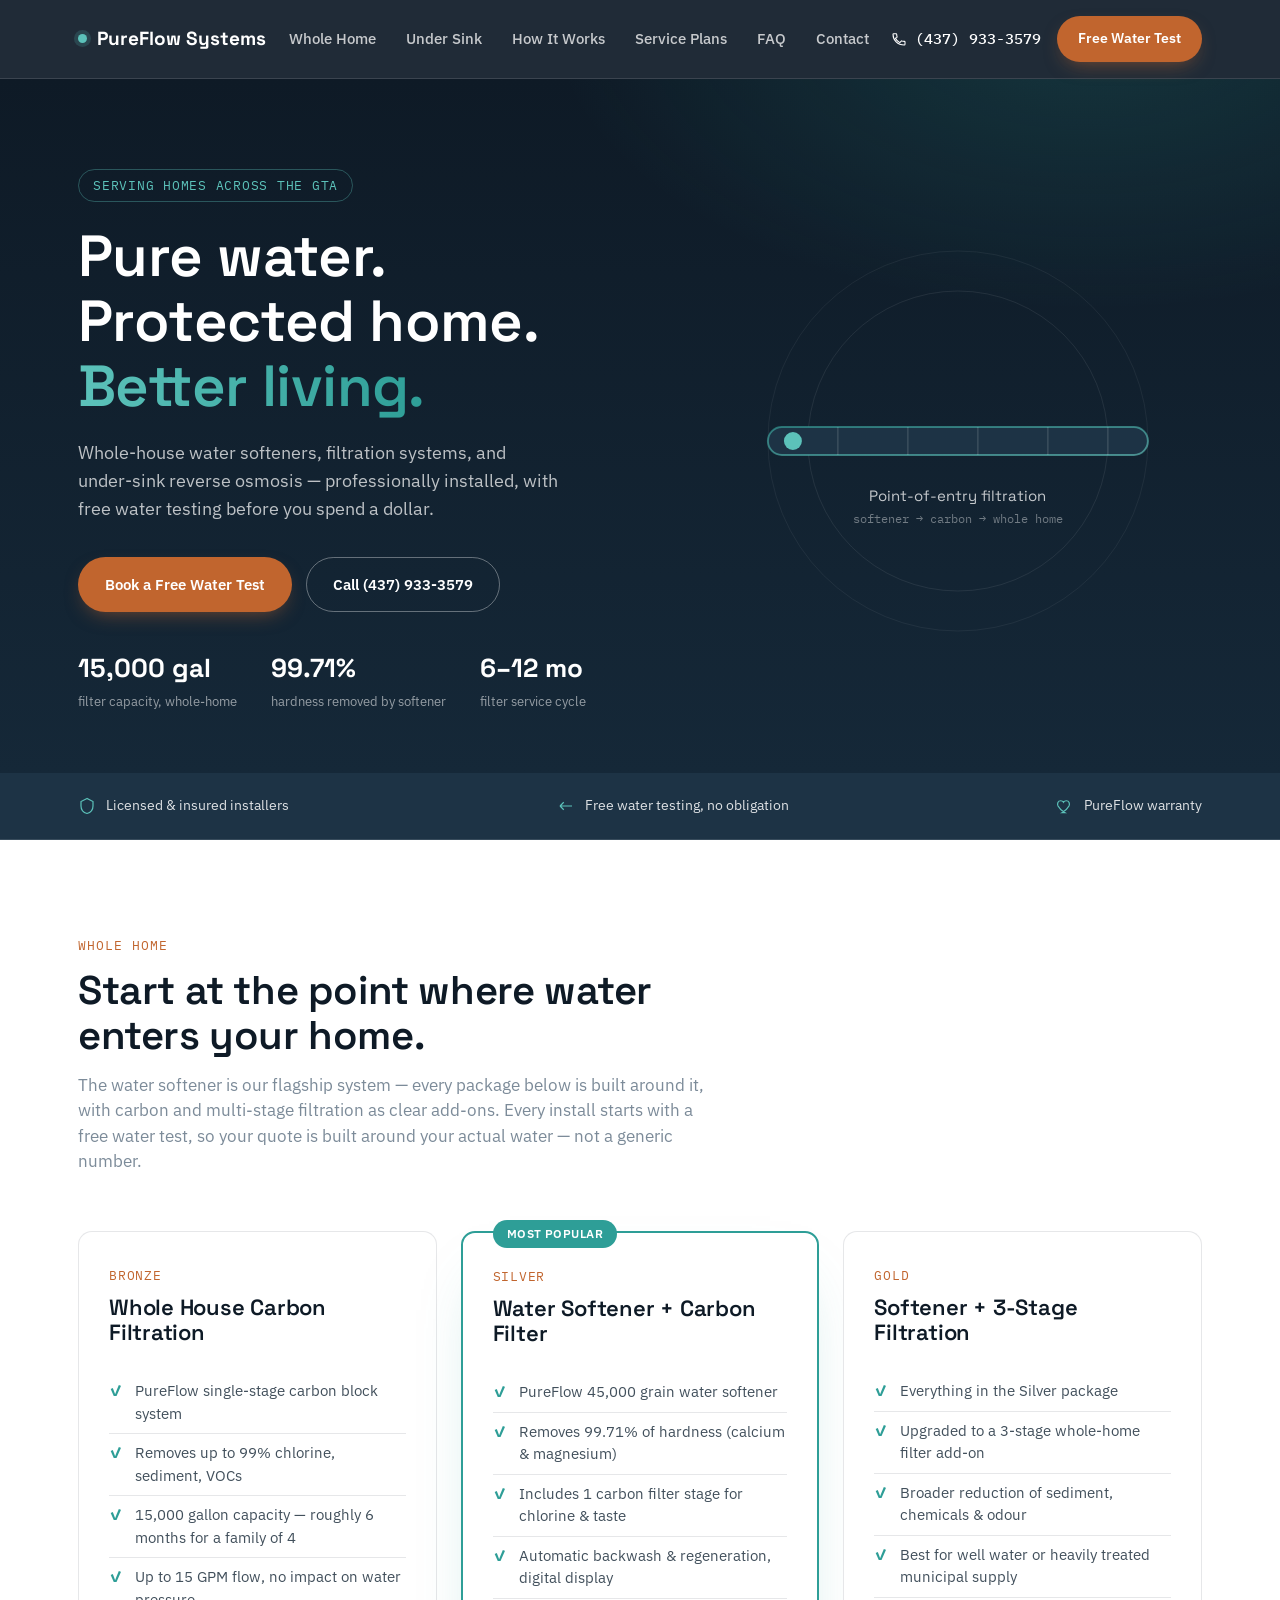
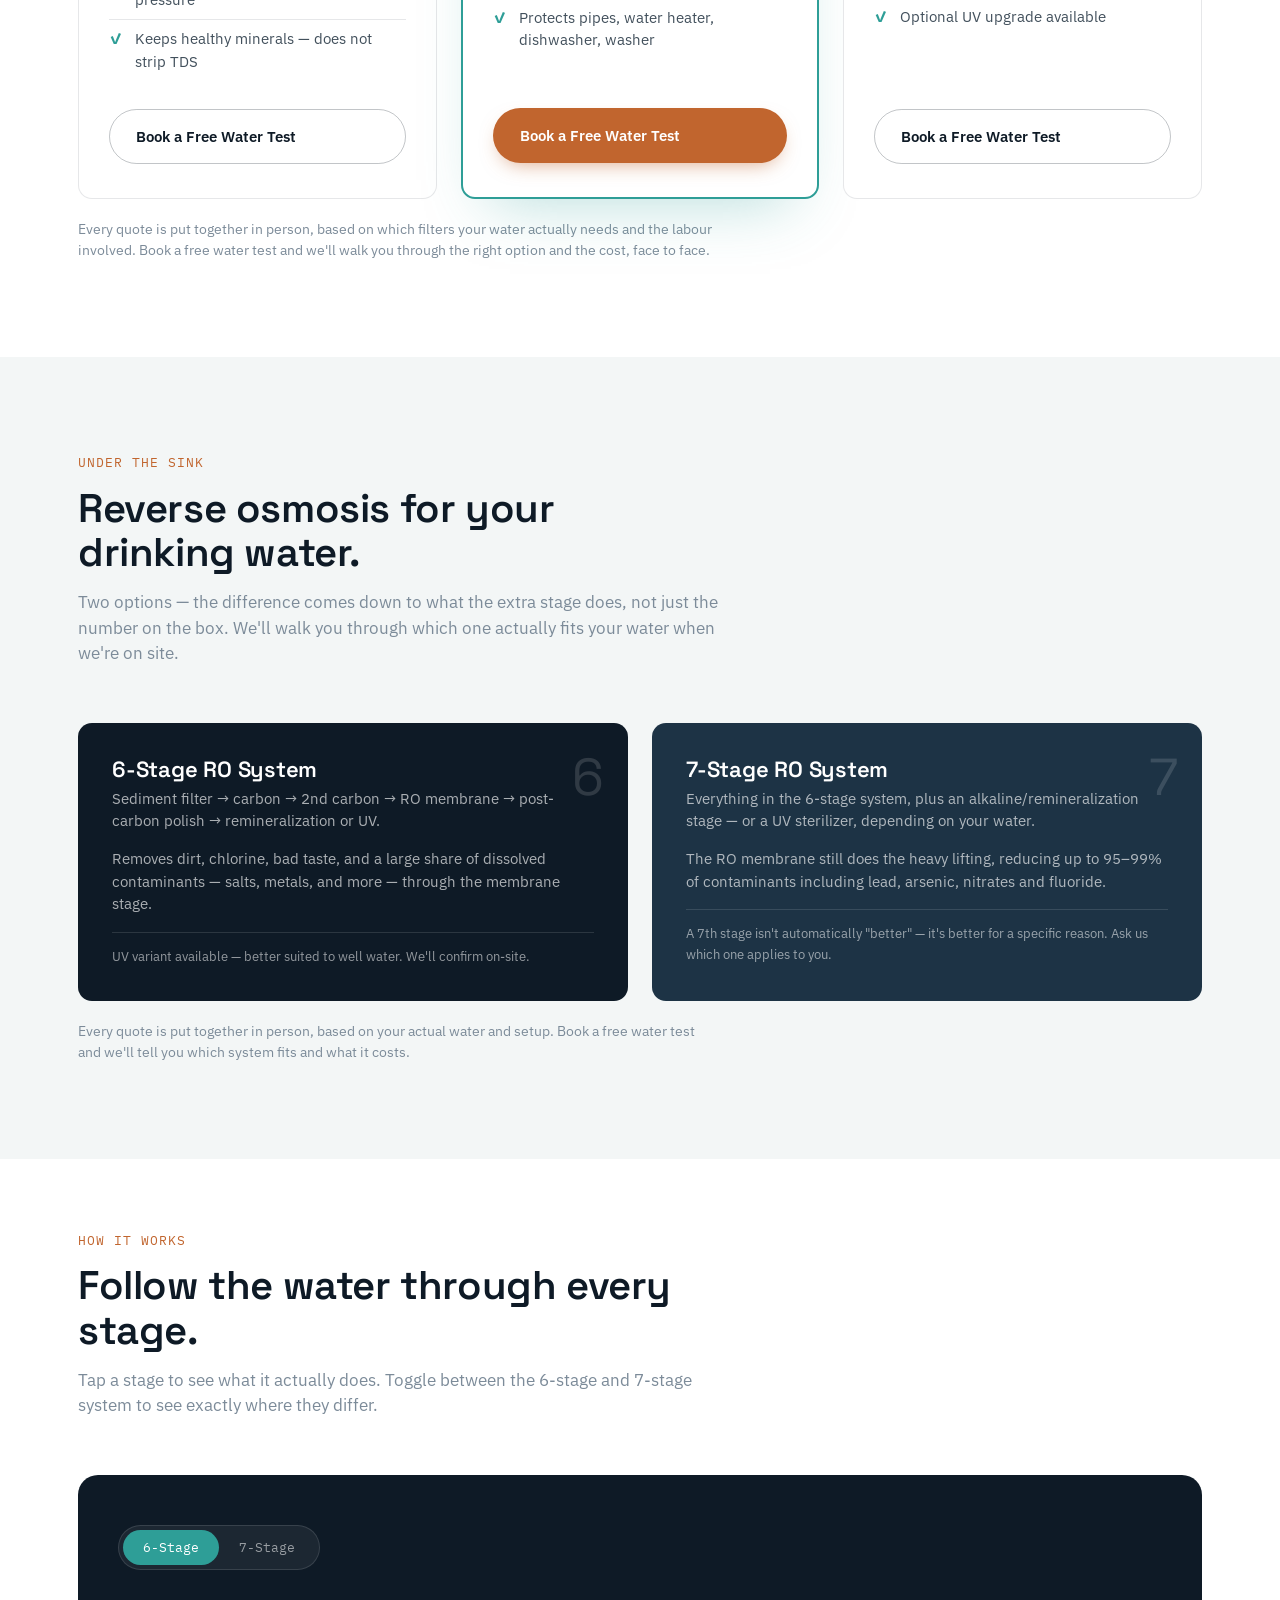
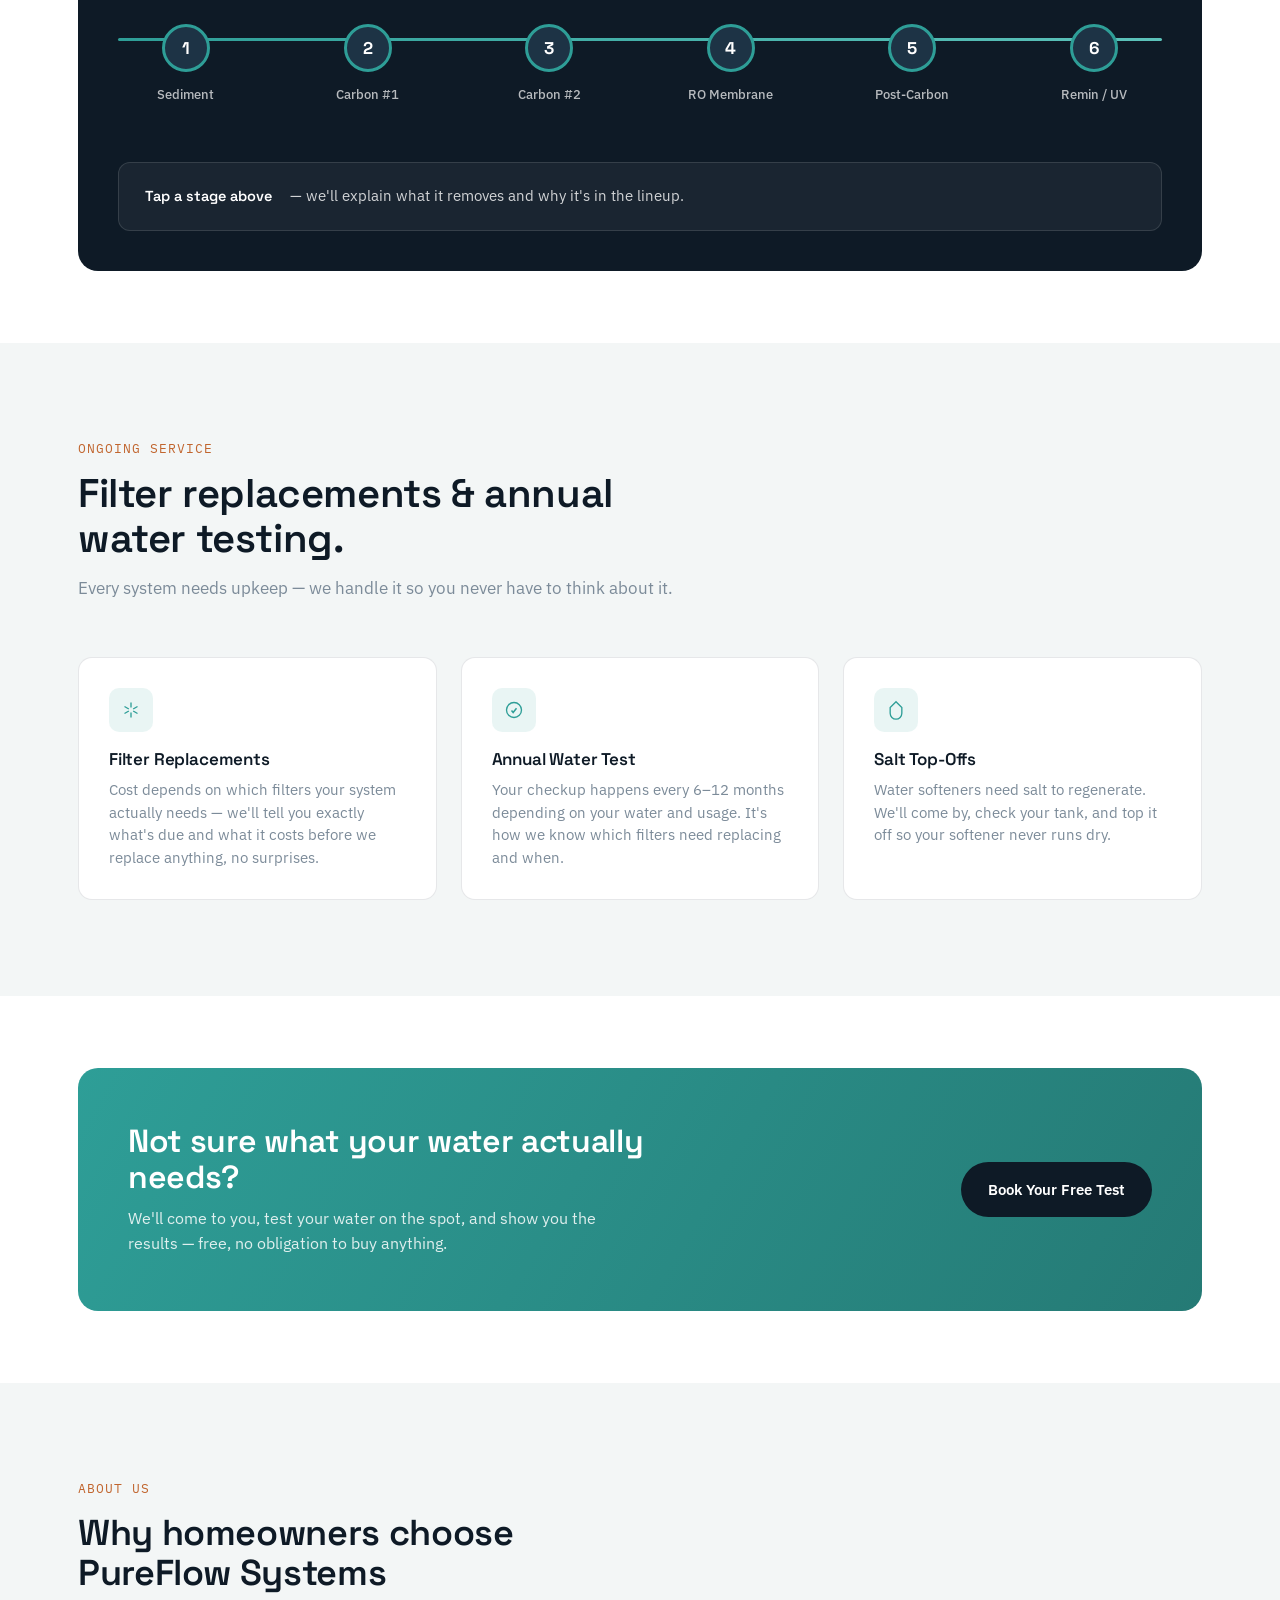
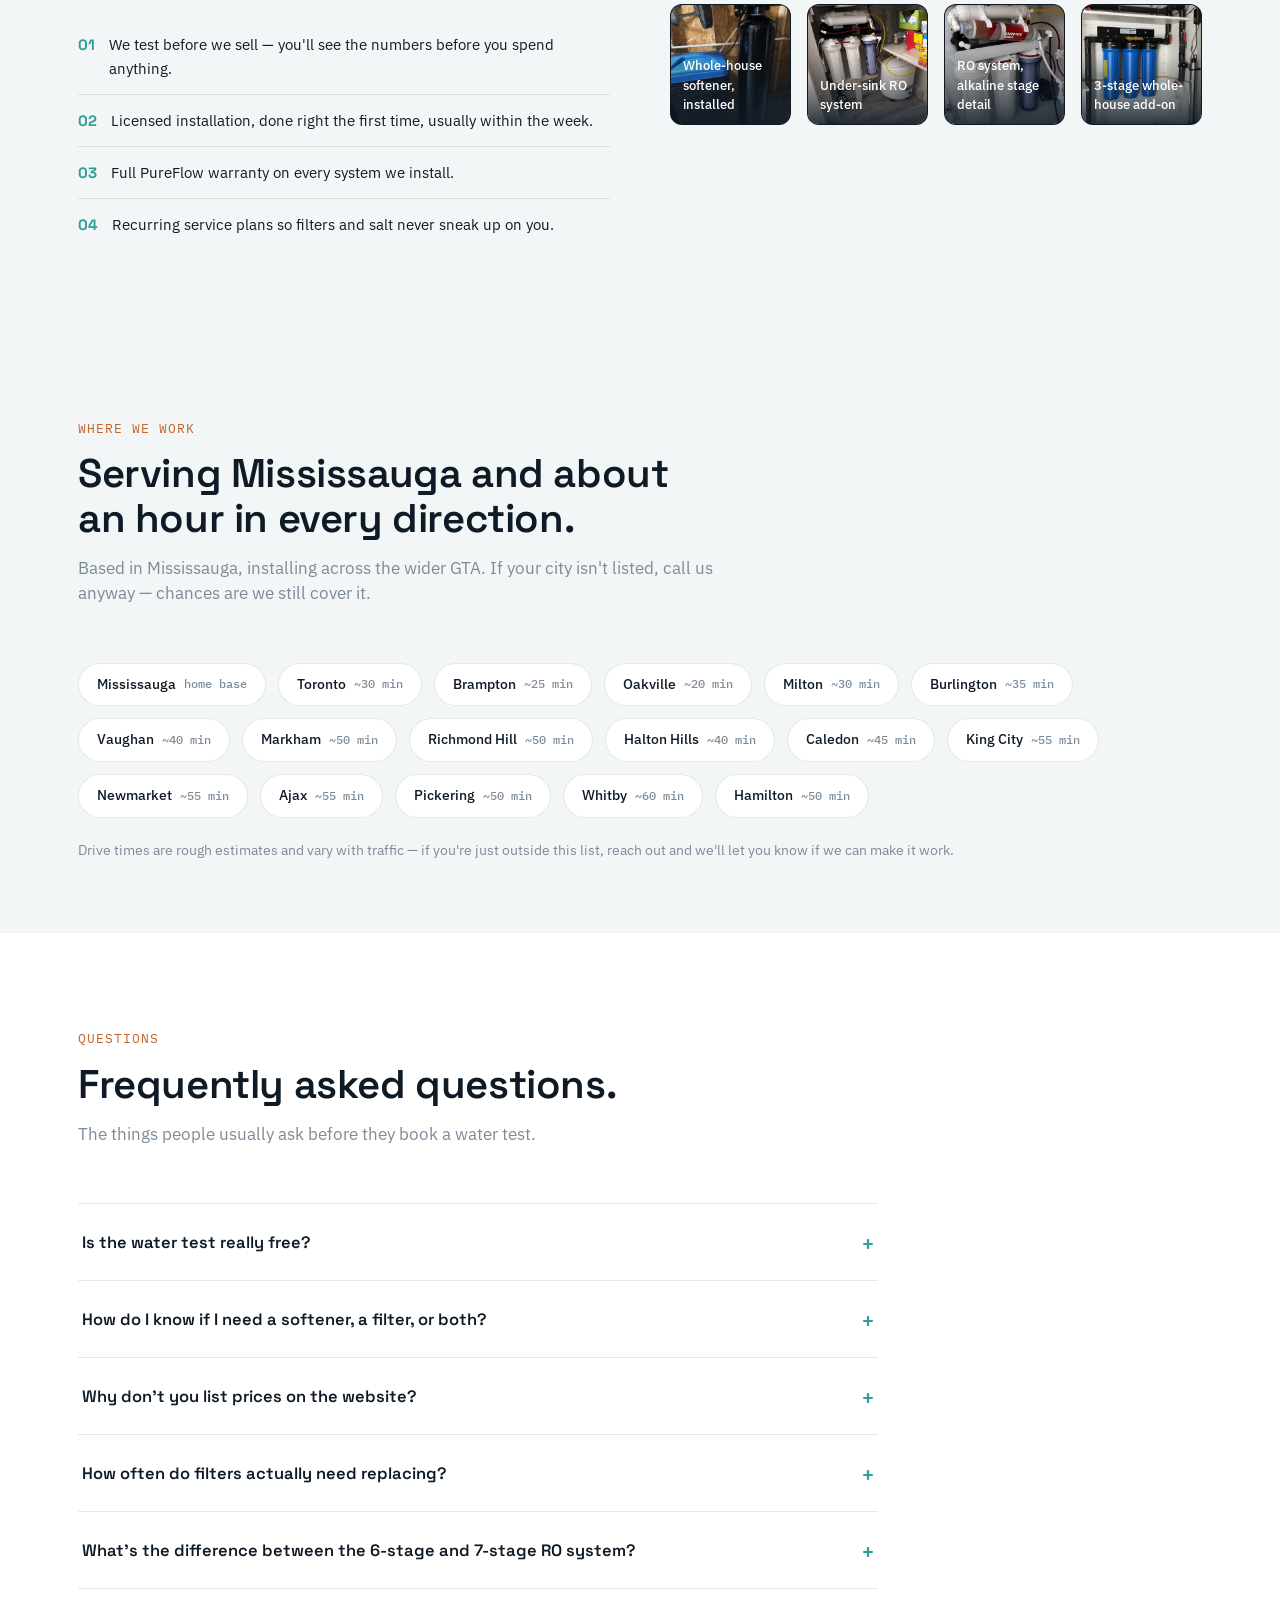
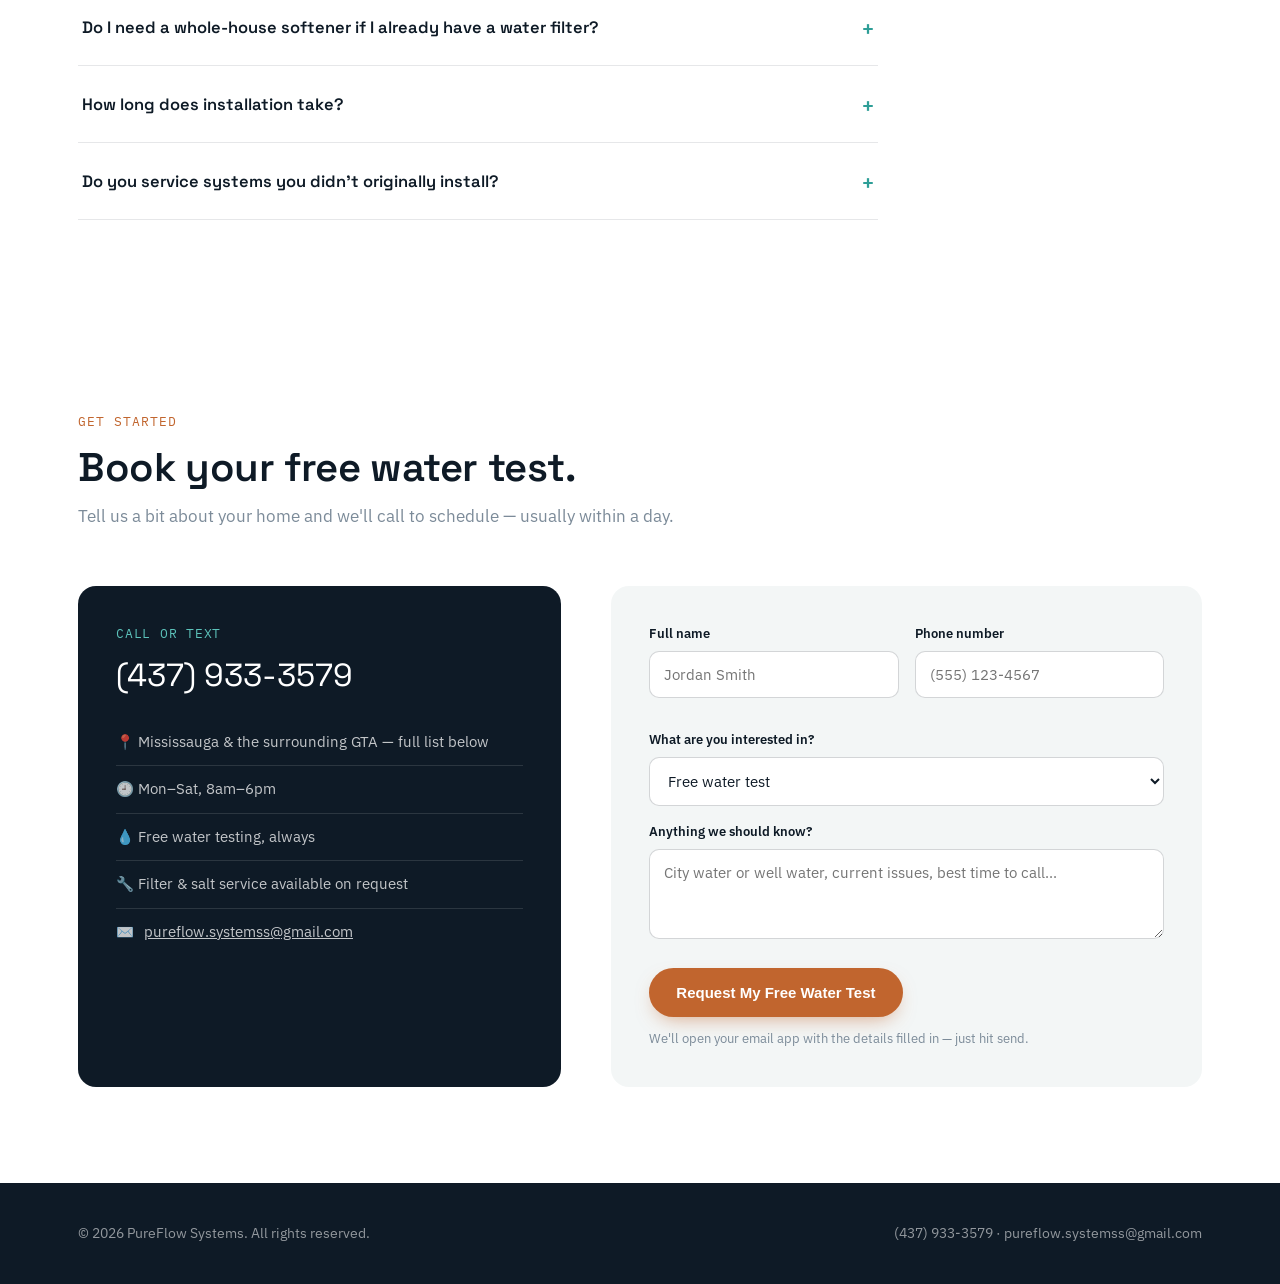
==== index.html @ 45c6626c "Add files via upload" ====
<!DOCTYPE html>
<html lang="en">
<head>
<meta charset="UTF-8">
<meta name="viewport" content="width=device-width, initial-scale=1.0">
<title>PureFlow Systems | Whole-Home Water Softeners &amp; Filtration</title>
<meta name="description" content="Whole-house water softeners, filtration systems, and under-sink reverse osmosis. Free water testing. Licensed installation across the GTA.">
<link rel="preconnect" href="https://fonts.googleapis.com">
<link rel="preconnect" href="https://fonts.gstatic.com" crossorigin>
<link href="https://fonts.googleapis.com/css2?family=Space+Grotesk:wght@400;500;600;700&family=IBM+Plex+Sans:wght@400;500;600;700&family=IBM+Plex+Mono:wght@400;500;600&display=swap" rel="stylesheet">
<style>
  :root{
    --ink:#0E1A26;
    --ink-2:#152838;
    --ink-3:#1D3345;
    --mist:#F3F6F6;
    --paper:#FFFFFF;
    --teal:#2E9E97;
    --teal-light:#5CC2BA;
    --copper:#C1652E;
    --copper-light:#E08246;
    --steel:#7C8B99;
    --ink-text:#0E1A26;
    --line-dark:rgba(255,255,255,0.12);
    --line-light:rgba(14,26,38,0.10);
    --radius:14px;
  }
  *{box-sizing:border-box; margin:0; padding:0;}
  html{scroll-behavior:smooth;}
  body{
    font-family:'IBM Plex Sans', sans-serif;
    color:var(--ink-text);
    background:var(--paper);
    line-height:1.55;
    -webkit-font-smoothing:antialiased;
  }
  h1,h2,h3,h4{
    font-family:'Space Grotesk', sans-serif;
    font-weight:600;
    line-height:1.12;
    letter-spacing:-0.01em;
  }
  .mono{font-family:'IBM Plex Mono', monospace;}
  a{color:inherit; text-decoration:none;}
  img{max-width:100%; display:block;}
  .wrap{max-width:1180px; margin:0 auto; padding:0 28px;}
  section{position:relative;}

  /* ---------- Buttons ---------- */
  .btn{
    display:inline-flex; align-items:center; gap:10px;
    padding:15px 26px;
    border-radius:999px;
    font-weight:600;
    font-size:15px;
    border:1px solid transparent;
    cursor:pointer;
    transition:transform .15s ease, box-shadow .15s ease, background .15s ease;
    white-space:nowrap;
  }
  .btn:hover{transform:translateY(-1px);}
  .btn-copper{background:var(--copper); color:#fff; box-shadow:0 8px 20px -8px rgba(193,101,46,0.6);}
  .btn-copper:hover{background:var(--copper-light);}
  .btn-ghost{background:transparent; color:var(--paper); border-color:rgba(255,255,255,0.35);}
  .btn-ghost:hover{background:rgba(255,255,255,0.08);}
  .btn-dark{background:var(--ink); color:#fff;}
  .btn-dark:hover{background:var(--ink-3);}
  .btn-outline-dark{background:transparent;color:var(--ink);border-color:rgba(14,26,38,0.25);}
  .btn-outline-dark:hover{background:rgba(14,26,38,0.04);}

  /* ---------- Nav ---------- */
  header{
    position:sticky; top:0; z-index:100;
    background:rgba(14,26,38,0.92);
    backdrop-filter:blur(10px);
    border-bottom:1px solid var(--line-dark);
  }
  .nav{
    display:flex; align-items:center; justify-content:space-between;
    padding:16px 28px; max-width:1180px; margin:0 auto;
  }
  .logo{
    display:flex; align-items:center; gap:10px;
    color:#fff; font-family:'Space Grotesk'; font-weight:700; font-size:19px;
  }
  .logo .dot{
    width:9px;height:9px;border-radius:50%;
    background:var(--teal-light);
    box-shadow:0 0 0 4px rgba(92,194,186,0.18);
  }
  .navlinks{display:flex; gap:30px; align-items:center;}
  .navlinks a{color:rgba(255,255,255,0.75); font-size:14.5px; font-weight:500; transition:color .15s;}
  .navlinks a:hover{color:#fff;}
  .navcta{display:flex; align-items:center; gap:16px;}
  .navphone{color:#fff; font-family:'IBM Plex Mono'; font-size:14.5px; font-weight:500; display:flex; align-items:center; gap:8px;}
  .menu-btn{display:none; background:none; border:none; color:#fff; font-size:24px; cursor:pointer; line-height:1;}

  .mobile-nav{
    display:none;
    flex-direction:column;
    background:var(--ink-2);
    border-top:1px solid var(--line-dark);
    border-bottom:1px solid var(--line-dark);
  }
  .mobile-nav.open{display:flex;}
  .mobile-nav a{
    color:rgba(255,255,255,0.85); font-size:15px; font-weight:500;
    padding:16px 28px; border-top:1px solid var(--line-dark);
  }
  .mobile-nav a:first-child{border-top:none;}
  .mobile-nav a:hover{color:#fff; background:rgba(255,255,255,0.04);}

  @media (max-width:880px){
    .navlinks{display:none;}
    .navphone span.label{display:none;}
    .menu-btn{display:block;}
  }

  /* ---------- Hero ---------- */
  .hero{
    background:
      radial-gradient(ellipse 900px 500px at 85% -10%, rgba(46,158,151,0.22), transparent 60%),
      linear-gradient(180deg, var(--ink) 0%, var(--ink-2) 100%);
    color:#fff;
    padding:90px 0 60px;
    overflow:hidden;
  }
  .hero-grid{
    display:grid; grid-template-columns:1.1fr 0.9fr; gap:40px; align-items:center;
  }
  .eyebrow{
    display:inline-flex; align-items:center; gap:8px;
    font-family:'IBM Plex Mono'; font-size:12.5px; letter-spacing:0.06em; text-transform:uppercase;
    color:var(--teal-light);
    border:1px solid rgba(92,194,186,0.35);
    padding:6px 14px; border-radius:999px;
    margin-bottom:22px;
  }
  .hero h1{
    font-size:clamp(36px, 5vw, 58px);
    color:#fff;
    margin-bottom:20px;
  }
  .hero h1 em{
    font-style:normal;
    background:linear-gradient(90deg, var(--teal-light), var(--teal));
    -webkit-background-clip:text; background-clip:text; color:transparent;
  }
  .hero p.sub{
    font-size:18px; color:rgba(255,255,255,0.72); max-width:480px; margin-bottom:34px;
  }
  .hero-ctas{display:flex; flex-wrap:wrap; gap:14px; margin-bottom:36px;}
  .hero-stats{display:flex; gap:34px; flex-wrap:wrap;}
  .hstat b{display:block; font-family:'Space Grotesk'; font-size:26px; color:#fff;}
  .hstat span{font-size:13px; color:rgba(255,255,255,0.55);}

  /* Hero pipe graphic */
  .pipe-art{position:relative; height:420px;}
  .pipe-art svg{width:100%; height:100%;}
  @media (max-width:960px){
    .hero-grid{grid-template-columns:1fr;}
    .pipe-art{height:260px; order:-1;}
  }

  /* ---------- Trust strip ---------- */
  .trust{
    background:var(--ink-3);
    color:#fff;
    padding:22px 0;
    border-bottom:1px solid var(--line-dark);
  }
  .trust .wrap{
    display:flex; flex-wrap:wrap; gap:18px 40px; justify-content:space-between; align-items:center;
    font-size:14px; color:rgba(255,255,255,0.85);
  }
  .trust .item{display:flex; align-items:center; gap:10px;}
  .trust .item svg{flex:none;}

  /* ---------- Section headers ---------- */
  .section{padding:96px 0;}
  .section.tight{padding:72px 0;}
  .section-head{max-width:640px; margin-bottom:56px;}
  .section-head .kicker{
    font-family:'IBM Plex Mono'; font-size:12.5px; letter-spacing:0.08em; text-transform:uppercase;
    color:var(--copper); margin-bottom:14px; display:block;
  }
  .section-head h2{font-size:clamp(28px,3.6vw,40px); color:var(--ink);}
  .section-head p{font-size:16.5px; color:var(--steel); margin-top:14px;}
  .bg-mist{background:var(--mist);}

  /* ---------- Package cards ---------- */
  .pkg-grid{display:grid; grid-template-columns:repeat(3, 1fr); gap:24px;}
  .pkg{
    background:#fff; border:1px solid var(--line-light); border-radius:var(--radius);
    padding:34px 30px; display:flex; flex-direction:column; position:relative;
    transition:transform .2s ease, box-shadow .2s ease;
  }
  .pkg:hover{transform:translateY(-4px); box-shadow:0 24px 48px -24px rgba(14,26,38,0.25);}
  .pkg.featured{
    border:2px solid var(--teal);
    box-shadow:0 30px 60px -28px rgba(46,158,151,0.35);
  }
  .pkg-tag{
    position:absolute; top:-13px; left:30px;
    background:var(--teal); color:#fff; font-size:11.5px; font-weight:600;
    letter-spacing:0.04em; text-transform:uppercase;
    padding:5px 14px; border-radius:999px;
  }
  .pkg .tier{font-family:'IBM Plex Mono'; font-size:12.5px; color:var(--copper); text-transform:uppercase; letter-spacing:0.06em; margin-bottom:10px;}
  .pkg h3{font-size:22px; margin-bottom:8px;}
  .pkg .price{font-family:'Space Grotesk'; font-size:34px; margin:14px 0 4px;}
  .pkg .price span{font-size:14px; font-weight:400; color:var(--steel); font-family:'IBM Plex Sans';}
  .pkg ul{list-style:none; margin:20px 0 28px; flex:1;}
  .pkg li{
    font-size:14.5px; color:#42505C; padding:8px 0 8px 26px; position:relative;
    border-top:1px solid var(--line-light);
  }
  .pkg li:first-child{border-top:none;}
  .pkg li::before{
    content:"✓"; position:absolute; left:0; top:8px; color:var(--teal); font-weight:700;
  }

  /* ---------- RO cards ---------- */
  .ro-grid{display:grid; grid-template-columns:1fr 1fr; gap:24px;}
  .ro-card{
    background:var(--ink); color:#fff; border-radius:var(--radius); padding:34px;
    position:relative; overflow:hidden;
  }
  .ro-card.alt{background:var(--ink-3);}
  .ro-card .stagecount{
    font-family:'Space Grotesk'; font-size:52px; color:rgba(255,255,255,0.14);
    position:absolute; top:14px; right:24px;
  }
  .ro-card h3{font-size:22px; margin-bottom:6px; color:#fff;}
  .ro-card .price{font-family:'Space Grotesk'; font-size:30px; color:var(--teal-light); margin:12px 0 18px;}
  .ro-card p{color:rgba(255,255,255,0.65); font-size:14.5px; margin-bottom:16px;}
  .ro-card .note{
    font-size:13px; color:rgba(255,255,255,0.55); border-top:1px solid var(--line-dark);
    padding-top:14px; margin-top:6px;
  }

  /* ---------- Stage flow diagram (signature element) ---------- */
  .flow-wrap{
    background:var(--ink); border-radius:20px; padding:50px 40px 40px;
    color:#fff; position:relative; overflow:hidden;
  }
  .flow-toggle{
    display:inline-flex; background:rgba(255,255,255,0.06); border:1px solid var(--line-dark);
    border-radius:999px; padding:4px; margin-bottom:44px;
  }
  .flow-toggle button{
    font-family:'IBM Plex Mono'; font-size:13px; padding:9px 20px; border-radius:999px; border:none;
    background:transparent; color:rgba(255,255,255,0.55); cursor:pointer; transition:all .2s;
  }
  .flow-toggle button.active{background:var(--teal); color:#fff;}
  .flow-track{position:relative; padding:10px 0 30px;}
  .flow-line{
    position:absolute; top:24px; left:0; right:0; height:3px;
    background:linear-gradient(90deg, var(--teal) 0%, var(--teal-light) 100%);
    border-radius:3px; z-index:0;
  }
  .flow-nodes{display:flex; justify-content:space-between; position:relative; z-index:1;}
  .fnode{width:13%; text-align:center; cursor:pointer;}
  .fnode .dot{
    width:48px; height:48px; border-radius:50%; background:var(--ink-3);
    border:3px solid var(--teal); margin:0 auto 14px;
    display:flex; align-items:center; justify-content:center;
    font-family:'Space Grotesk'; font-weight:700; font-size:17px; color:#fff;
    transition:all .2s;
  }
  .fnode:hover .dot, .fnode.open .dot{background:var(--teal); transform:scale(1.08);}
  .fnode .flabel{font-size:12.5px; color:rgba(255,255,255,0.7); font-weight:500; line-height:1.3;}
  .fnode[data-stage="7"]{display:none;}
  .flow-track.show7 .fnode[data-stage="7"]{display:block;}
  .flow-detail{
    margin-top:30px; background:rgba(255,255,255,0.05); border:1px solid var(--line-dark);
    border-radius:12px; padding:22px 26px; font-size:14.5px; color:rgba(255,255,255,0.8);
    min-height:56px; display:flex; align-items:center; gap:14px;
  }
  .flow-detail b{color:#fff; font-family:'Space Grotesk'; font-weight:600;}
  @media (max-width:820px){
    .flow-nodes{flex-wrap:wrap; gap:20px 0;}
    .fnode{width:30%;}
    .flow-line{display:none;}
  }

  /* ---------- Service / recurring ---------- */
  .service-grid{display:grid; grid-template-columns:1fr 1fr 1fr; gap:24px;}
  .service-card{
    background:#fff; border:1px solid var(--line-light); border-radius:var(--radius); padding:30px;
  }
  .service-card .icon{
    width:44px; height:44px; border-radius:10px; background:rgba(46,158,151,0.1);
    display:flex; align-items:center; justify-content:center; margin-bottom:18px;
  }
  .service-card h4{font-size:17px; margin-bottom:10px;}
  .service-card p{font-size:14.5px; color:var(--steel);}

  /* ---------- CTA banner ---------- */
  .cta-banner{
    background:linear-gradient(120deg, var(--teal) 0%, #257a75 100%);
    color:#fff; border-radius:20px; padding:56px 50px;
    display:flex; align-items:center; justify-content:space-between; gap:30px; flex-wrap:wrap;
  }
  .cta-banner h2{color:#fff; font-size:clamp(24px,3vw,32px); max-width:520px;}
  .cta-banner p{color:rgba(255,255,255,0.85); margin-top:10px; max-width:480px;}

  /* ---------- About ---------- */
  .about-grid{display:grid; grid-template-columns:1fr 1fr; gap:60px; align-items:center;}
  .about-list{list-style:none; margin-top:26px;}
  .about-list li{
    display:flex; gap:14px; padding:14px 0; border-top:1px solid var(--line-light); font-size:15px;
  }
  .about-list li:first-child{border-top:none;}
  .about-list b{font-family:'Space Grotesk'; color:var(--teal); flex:none;}

  /* ---------- Gallery placeholder ---------- */
  .gallery-grid{display:grid; grid-template-columns:repeat(4,1fr); gap:16px;}
  .gallery-slot{
    aspect-ratio:1; border-radius:12px; background:repeating-linear-gradient(135deg, #E7EEEE, #E7EEEE 10px, #DCE6E6 10px, #DCE6E6 20px);
    display:flex; align-items:center; justify-content:center; text-align:center; padding:16px;
    border:1px dashed rgba(14,26,38,0.2); color:var(--steel); font-size:13px;
  }
  .gallery-slot.photo{
    position:relative; padding:0; border:1px solid var(--line-light); overflow:hidden; background:#0E1A26;
  }
  .gallery-slot.photo img{
    width:100%; height:100%; object-fit:cover; display:block;
  }
  .gallery-slot.photo figcaption{
    position:absolute; left:0; right:0; bottom:0;
    background:linear-gradient(0deg, rgba(14,26,38,0.85), transparent);
    color:#fff; font-size:12.5px; font-weight:500; padding:22px 12px 10px; text-align:left;
  }
  @media (max-width:760px){.gallery-grid{grid-template-columns:repeat(2,1fr);}}

  /* ---------- Service area ---------- */
  .area-grid{display:flex; flex-wrap:wrap; gap:12px;}
  .area-chip{
    display:flex; align-items:center; gap:8px;
    background:#fff; border:1px solid var(--line-light); border-radius:999px;
    padding:10px 18px; font-size:14px; color:var(--ink); font-weight:500;
  }
  .area-chip .drivetime{font-family:'IBM Plex Mono'; font-size:12px; color:var(--steel);}
  .area-note{font-size:14px; color:var(--steel); margin-top:22px;}

  /* ---------- FAQ ---------- */
  .faq-list{max-width:800px;}
  .faq-item{border-top:1px solid var(--line-light);}
  .faq-item:last-child{border-bottom:1px solid var(--line-light);}
  .faq-q{
    width:100%; text-align:left; background:none; border:none; cursor:pointer;
    display:flex; align-items:center; justify-content:space-between; gap:20px;
    padding:22px 4px; font-family:'Space Grotesk'; font-size:16.5px; font-weight:600; color:var(--ink);
  }
  .faq-q .plus{
    font-family:'IBM Plex Mono'; font-size:20px; color:var(--teal); flex:none;
    transition:transform .2s ease;
  }
  .faq-item.open .faq-q .plus{transform:rotate(45deg);}
  .faq-a{
    max-height:0; overflow:hidden; transition:max-height .25s ease;
  }
  .faq-item.open .faq-a{max-height:260px;}
  .faq-a p{font-size:14.5px; color:var(--steel); padding:0 4px 22px; max-width:680px;}

  /* ---------- Contact ---------- */
  .contact-grid{display:grid; grid-template-columns:0.9fr 1.1fr; gap:50px;}
  .contact-card{
    background:var(--ink); color:#fff; border-radius:18px; padding:38px;
  }
  .contact-phone{
    font-family:'Space Grotesk'; font-size:32px; color:#fff; margin:8px 0 18px; display:block;
  }
  .contact-list{list-style:none;}
  .contact-list li{padding:12px 0; border-top:1px solid var(--line-dark); font-size:14.5px; color:rgba(255,255,255,0.75); display:flex; gap:10px;}
  .contact-list li:first-child{border-top:none;}

  form.quote{background:var(--mist); border-radius:18px; padding:38px;}
  form.quote .row{display:grid; grid-template-columns:1fr 1fr; gap:16px; margin-bottom:16px;}
  form.quote label{font-size:13px; font-weight:600; color:var(--ink); display:block; margin-bottom:7px;}
  form.quote input, form.quote select, form.quote textarea{
    width:100%; padding:13px 14px; border-radius:10px; border:1px solid rgba(14,26,38,0.18);
    font-family:'IBM Plex Sans'; font-size:14.5px; background:#fff; color:var(--ink);
  }
  form.quote textarea{resize:vertical; min-height:90px;}
  form.quote .field{margin-bottom:16px;}
  form.quote .btn{margin-top:6px;}

  @media (max-width:900px){
    .pkg-grid{grid-template-columns:1fr;}
    .ro-grid{grid-template-columns:1fr;}
    .service-grid{grid-template-columns:1fr;}
    .about-grid{grid-template-columns:1fr; gap:30px;}
    .contact-grid{grid-template-columns:1fr;}
    form.quote .row{grid-template-columns:1fr;}
  }

  /* ---------- Footer ---------- */
  footer{background:var(--ink); color:rgba(255,255,255,0.55); padding:40px 0;}
  footer .wrap{display:flex; justify-content:space-between; flex-wrap:wrap; gap:16px; font-size:13.5px;}

  @media (prefers-reduced-motion: reduce){
    *{transition:none !important; animation:none !important;}
  }

  .drop{
    animation:dropmove 3.4s ease-in-out infinite;
  }
  @keyframes dropmove{
    0%{transform:translateX(0);}
    50%{transform:translateX(340px);}
    100%{transform:translateX(0);}
  }
</style>
</head>
<body>

<header>
  <div class="nav">
    <div class="logo"><span class="dot"></span>PureFlow Systems</div>
    <nav class="navlinks">
      <a href="#packages">Whole Home</a>
      <a href="#ro">Under Sink</a>
      <a href="#stages">How It Works</a>
      <a href="#service">Service Plans</a>
      <a href="#faq">FAQ</a>
      <a href="#contact">Contact</a>
    </nav>
    <div class="navcta">
      <a class="navphone" href="tel:4379333579">
        <svg width="16" height="16" viewBox="0 0 24 24" fill="none"><path d="M6.6 10.8c1.4 2.8 3.8 5.1 6.6 6.6l2.2-2.2c.3-.3.7-.4 1-.2 1.1.4 2.3.6 3.6.6.6 0 1 .4 1 1V20c0 .6-.4 1-1 1C9.9 21 3 14.1 3 5c0-.6.4-1 1-1h3.5c.6 0 1 .4 1 1 0 1.2.2 2.4.6 3.6.1.4 0 .8-.2 1L6.6 10.8Z" stroke="currentColor" stroke-width="1.6"/></svg>
        <span class="label">(437) 933-3579</span>
      </a>
      <a class="btn btn-copper" href="#contact" style="padding:11px 20px; font-size:14px;">Free Water Test</a>
      <button class="menu-btn" aria-label="Toggle menu" onclick="toggleMobileNav()">☰</button>
    </div>
  </div>
  <nav class="mobile-nav" id="mobileNav">
    <a href="#packages" onclick="closeMobileNav()">Whole Home</a>
    <a href="#ro" onclick="closeMobileNav()">Under Sink</a>
    <a href="#stages" onclick="closeMobileNav()">How It Works</a>
    <a href="#service" onclick="closeMobileNav()">Service Plans</a>
    <a href="#faq" onclick="closeMobileNav()">FAQ</a>
    <a href="#contact" onclick="closeMobileNav()">Contact</a>
  </nav>
</header>

<!-- HERO -->
<section class="hero">
  <div class="wrap hero-grid">
    <div>
      <span class="eyebrow">Serving homes across the GTA</span>
      <h1>Pure water.<br>Protected home.<br><em>Better living.</em></h1>
      <p class="sub">Whole-house water softeners, filtration systems, and under-sink reverse osmosis — professionally installed, with free water testing before you spend a dollar.</p>
      <div class="hero-ctas">
        <a href="#contact" class="btn btn-copper">Book a Free Water Test</a>
        <a href="tel:4379333579" class="btn btn-ghost">Call (437) 933-3579</a>
      </div>
      <div class="hero-stats">
        <div class="hstat"><b>15,000 gal</b><span>filter capacity, whole-home</span></div>
        <div class="hstat"><b>99.71%</b><span>hardness removed by softener</span></div>
        <div class="hstat"><b>6–12 mo</b><span>filter service cycle</span></div>
      </div>
    </div>
    <div class="pipe-art">
      <svg viewBox="0 0 420 420" fill="none">
        <defs>
          <linearGradient id="pipeGrad" x1="0" y1="0" x2="1" y2="1">
            <stop offset="0%" stop-color="#2E9E97"/>
            <stop offset="100%" stop-color="#5CC2BA"/>
          </linearGradient>
        </defs>
        <circle cx="210" cy="210" r="190" stroke="rgba(255,255,255,0.06)" stroke-width="1"/>
        <circle cx="210" cy="210" r="150" stroke="rgba(255,255,255,0.08)" stroke-width="1"/>
        <!-- pipe -->
        <rect x="20" y="196" width="380" height="28" rx="14" fill="var(--ink-3)" stroke="rgba(255,255,255,0.15)"/>
        <rect x="20" y="196" width="380" height="28" rx="14" fill="none" stroke="url(#pipeGrad)" stroke-width="2" opacity="0.6"/>
        <!-- stage marks -->
        <g font-family="IBM Plex Mono" font-size="11" fill="rgba(255,255,255,0.55)">
          <line x1="90" y1="196" x2="90" y2="224" stroke="rgba(255,255,255,0.2)"/>
          <line x1="160" y1="196" x2="160" y2="224" stroke="rgba(255,255,255,0.2)"/>
          <line x1="230" y1="196" x2="230" y2="224" stroke="rgba(255,255,255,0.2)"/>
          <line x1="300" y1="196" x2="300" y2="224" stroke="rgba(255,255,255,0.2)"/>
          <line x1="360" y1="196" x2="360" y2="224" stroke="rgba(255,255,255,0.2)"/>
        </g>
        <circle class="drop" cx="45" cy="210" r="9" fill="var(--teal-light)"/>
        <text x="210" y="270" text-anchor="middle" font-family="Space Grotesk" font-size="15" fill="rgba(255,255,255,0.75)">Point-of-entry filtration</text>
        <text x="210" y="292" text-anchor="middle" font-family="IBM Plex Mono" font-size="12" fill="rgba(255,255,255,0.4)">softener → carbon → whole home</text>
      </svg>
    </div>
  </div>
</section>

<div class="trust">
  <div class="wrap">
    <div class="item">
      <svg width="18" height="18" viewBox="0 0 24 24" fill="none"><path d="M12 2 4 6v6c0 5 3.4 8.7 8 10 4.6-1.3 8-5 8-10V6l-8-4Z" stroke="#5CC2BA" stroke-width="1.6"/></svg>
      Licensed &amp; insured installers
    </div>
    <div class="item">
      <svg width="18" height="18" viewBox="0 0 24 24" fill="none"><path d="M4 12h16M4 12l5-5M4 12l5 5" stroke="#5CC2BA" stroke-width="1.6"/></svg>
      Free water testing, no obligation
    </div>
    <div class="item">
      <svg width="18" height="18" viewBox="0 0 24 24" fill="none"><path d="M12 21s-7-4.4-9.3-9C1.2 8.6 2.6 5 6.2 5c2 0 3.3 1.1 3.8 2 .5-.9 1.8-2 3.8-2 3.6 0 5 3.6 3.5 7-2.3 4.6-9.3 9-9.3 9Z" stroke="#5CC2BA" stroke-width="1.6"/></svg>
      PureFlow warranty
    </div>
  </div>
</div>

<!-- WHOLE HOME PACKAGES -->
<section class="section" id="packages">
  <div class="wrap">
    <div class="section-head">
      <span class="kicker">Whole home</span>
      <h2>Start at the point where water enters your home.</h2>
      <p>The water softener is our flagship system — every package below is built around it, with carbon and multi-stage filtration as clear add-ons. Every install starts with a free water test, so your quote is built around your actual water — not a generic number.</p>
    </div>

    <div class="pkg-grid">
      <div class="pkg">
        <div class="tier">Bronze</div>
        <h3>Whole House Carbon Filtration</h3>
        <ul>
          <li>PureFlow single-stage carbon block system</li>
          <li>Removes up to 99% chlorine, sediment, VOCs</li>
          <li>15,000 gallon capacity — roughly 6 months for a family of 4</li>
          <li>Up to 15 GPM flow, no impact on water pressure</li>
          <li>Keeps healthy minerals — does not strip TDS</li>
        </ul>
        <a href="#contact" class="btn btn-outline-dark">Book a Free Water Test</a>
      </div>

      <div class="pkg featured">
        <div class="pkg-tag">Most Popular</div>
        <div class="tier">Silver</div>
        <h3>Water Softener + Carbon Filter</h3>
        <ul>
          <li>PureFlow 45,000 grain water softener</li>
          <li>Removes 99.71% of hardness (calcium &amp; magnesium)</li>
          <li>Includes 1 carbon filter stage for chlorine &amp; taste</li>
          <li>Automatic backwash &amp; regeneration, digital display</li>
          <li>Protects pipes, water heater, dishwasher, washer</li>
        </ul>
        <a href="#contact" class="btn btn-copper">Book a Free Water Test</a>
      </div>

      <div class="pkg">
        <div class="tier">Gold</div>
        <h3>Softener + 3-Stage Filtration</h3>
        <ul>
          <li>Everything in the Silver package</li>
          <li>Upgraded to a 3-stage whole-home filter add-on</li>
          <li>Broader reduction of sediment, chemicals &amp; odour</li>
          <li>Best for well water or heavily treated municipal supply</li>
          <li>Optional UV upgrade available</li>
        </ul>
        <a href="#contact" class="btn btn-outline-dark">Book a Free Water Test</a>
      </div>
    </div>
    <p style="font-size:13.5px; color:var(--steel); margin-top:20px; max-width:640px;">Every quote is put together in person, based on which filters your water actually needs and the labour involved. Book a free water test and we'll walk you through the right option and the cost, face to face.</p>
  </div>
</section>

<!-- UNDER SINK RO -->
<section class="section bg-mist" id="ro">
  <div class="wrap">
    <div class="section-head">
      <span class="kicker">Under the sink</span>
      <h2>Reverse osmosis for your drinking water.</h2>
      <p>Two options — the difference comes down to what the extra stage does, not just the number on the box. We'll walk you through which one actually fits your water when we're on site.</p>
    </div>

    <div class="ro-grid">
      <div class="ro-card">
        <div class="stagecount">6</div>
        <h3>6-Stage RO System</h3>
        <p>Sediment filter → carbon → 2nd carbon → RO membrane → post-carbon polish → remineralization or UV.</p>
        <p>Removes dirt, chlorine, bad taste, and a large share of dissolved contaminants — salts, metals, and more — through the membrane stage.</p>
        <div class="note">UV variant available — better suited to well water. We'll confirm on-site.</div>
      </div>
      <div class="ro-card alt">
        <div class="stagecount">7</div>
        <h3>7-Stage RO System</h3>
        <p>Everything in the 6-stage system, plus an alkaline/remineralization stage — or a UV sterilizer, depending on your water.</p>
        <p>The RO membrane still does the heavy lifting, reducing up to 95–99% of contaminants including lead, arsenic, nitrates and fluoride.</p>
        <div class="note">A 7th stage isn't automatically "better" — it's better for a specific reason. Ask us which one applies to you.</div>
      </div>
    </div>
    <p style="font-size:13.5px; color:var(--steel); margin-top:20px; max-width:640px;">Every quote is put together in person, based on your actual water and setup. Book a free water test and we'll tell you which system fits and what it costs.</p>
  </div>
</section>

<!-- STAGE FLOW DIAGRAM -->
<section class="section tight" id="stages">
  <div class="wrap">
    <div class="section-head">
      <span class="kicker">How it works</span>
      <h2>Follow the water through every stage.</h2>
      <p>Tap a stage to see what it actually does. Toggle between the 6-stage and 7-stage system to see exactly where they differ.</p>
    </div>

    <div class="flow-wrap">
      <div class="flow-toggle">
        <button id="btn6" class="active" onclick="setStages(6)">6-Stage</button>
        <button id="btn7" onclick="setStages(7)">7-Stage</button>
      </div>

      <div class="flow-track" id="flowTrack">
        <div class="flow-line"></div>
        <div class="flow-nodes" id="flowNodes">
          <div class="fnode" data-stage="1" onclick="showDetail(1)"><div class="dot">1</div><div class="flabel">Sediment</div></div>
          <div class="fnode" data-stage="2" onclick="showDetail(2)"><div class="dot">2</div><div class="flabel">Carbon #1</div></div>
          <div class="fnode" data-stage="3" onclick="showDetail(3)"><div class="dot">3</div><div class="flabel">Carbon #2</div></div>
          <div class="fnode" data-stage="4" onclick="showDetail(4)"><div class="dot">4</div><div class="flabel">RO Membrane</div></div>
          <div class="fnode" data-stage="5" onclick="showDetail(5)"><div class="dot">5</div><div class="flabel">Post-Carbon</div></div>
          <div class="fnode" data-stage="6" onclick="showDetail(6)"><div class="dot">6</div><div class="flabel">Remin / UV</div></div>
          <div class="fnode" data-stage="7" onclick="showDetail(7)"><div class="dot">7</div><div class="flabel">Alkaline / UV</div></div>
        </div>
      </div>

      <div class="flow-detail" id="flowDetail">
        <b>Tap a stage above</b>&nbsp;— we'll explain what it removes and why it's in the lineup.
      </div>
    </div>
  </div>
</section>

<!-- SERVICE PLANS -->
<section class="section bg-mist" id="service">
  <div class="wrap">
    <div class="section-head">
      <span class="kicker">Ongoing service</span>
      <h2>Filter replacements &amp; annual water testing.</h2>
      <p>Every system needs upkeep — we handle it so you never have to think about it.</p>
    </div>

    <div class="service-grid">
      <div class="service-card">
        <div class="icon"><svg width="20" height="20" viewBox="0 0 24 24" fill="none"><path d="M12 3v6M12 21v-6M4.2 7.8l5.2 3M14.6 13.2l5.2 3M4.2 16.2l5.2-3M14.6 10.8l5.2-3" stroke="#2E9E97" stroke-width="1.6"/></svg></div>
        <h4>Filter Replacements</h4>
        <p>Cost depends on which filters your system actually needs — we'll tell you exactly what's due and what it costs before we replace anything, no surprises.</p>
      </div>
      <div class="service-card">
        <div class="icon"><svg width="20" height="20" viewBox="0 0 24 24" fill="none"><path d="M9 12.5 11 15l4-5" stroke="#2E9E97" stroke-width="1.8"/><circle cx="12" cy="12" r="9" stroke="#2E9E97" stroke-width="1.6"/></svg></div>
        <h4>Annual Water Test</h4>
        <p>Your checkup happens every 6–12 months depending on your water and usage. It's how we know which filters need replacing and when.</p>
      </div>
      <div class="service-card">
        <div class="icon"><svg width="20" height="20" viewBox="0 0 24 24" fill="none"><path d="M12 2 5 9v7a7 7 0 0 0 14 0V9l-7-7Z" stroke="#2E9E97" stroke-width="1.6"/></svg></div>
        <h4>Salt Top-Offs</h4>
        <p>Water softeners need salt to regenerate. We'll come by, check your tank, and top it off so your softener never runs dry.</p>
      </div>
    </div>
  </div>
</section>

<!-- CTA -->
<section class="section tight">
  <div class="wrap">
    <div class="cta-banner">
      <div>
        <h2>Not sure what your water actually needs?</h2>
        <p>We'll come to you, test your water on the spot, and show you the results — free, no obligation to buy anything.</p>
      </div>
      <a href="#contact" class="btn btn-dark" style="background:#0E1A26;">Book Your Free Test</a>
    </div>
  </div>
</section>

<!-- ABOUT -->
<section class="section bg-mist">
  <div class="wrap about-grid">
    <div>
      <span class="kicker" style="color:var(--copper); font-family:'IBM Plex Mono'; font-size:12.5px; letter-spacing:0.08em; text-transform:uppercase; display:block; margin-bottom:14px;">About us</span>
      <h2 style="font-size:clamp(26px,3vw,36px);">Why homeowners choose PureFlow Systems</h2>
      <ul class="about-list">
        <li><b>01</b> We test before we sell — you'll see the numbers before you spend anything.</li>
        <li><b>02</b> Licensed installation, done right the first time, usually within the week.</li>
        <li><b>03</b> Full PureFlow warranty on every system we install.</li>
        <li><b>04</b> Recurring service plans so filters and salt never sneak up on you.</li>
      </ul>
    </div>
    <div class="gallery-grid">
      <figure class="gallery-slot photo"><img src="[data-uri]" alt="45,000 grain whole-house water softener installed"><figcaption>Whole-house softener, installed</figcaption></figure>
      <figure class="gallery-slot photo"><img src="[data-uri]" alt="Under-sink reverse osmosis system installed"><figcaption>Under-sink RO system</figcaption></figure>
      <figure class="gallery-slot photo"><img src="[data-uri]" alt="Reverse osmosis system with alkaline remineralization stage"><figcaption>RO system, alkaline stage detail</figcaption></figure>
      <figure class="gallery-slot photo"><img src="[data-uri]" alt="3-stage whole house filtration add-on"><figcaption>3-stage whole-house add-on</figcaption></figure>
    </div>
  </div>
</section>

<!-- SERVICE AREA -->
<section class="section tight bg-mist">
  <div class="wrap">
    <div class="section-head">
      <span class="kicker">Where we work</span>
      <h2>Serving Mississauga and about an hour in every direction.</h2>
      <p>Based in Mississauga, installing across the wider GTA. If your city isn't listed, call us anyway — chances are we still cover it.</p>
    </div>
    <div class="area-grid">
      <div class="area-chip">Mississauga <span class="drivetime">home base</span></div>
      <div class="area-chip">Toronto <span class="drivetime">~30 min</span></div>
      <div class="area-chip">Brampton <span class="drivetime">~25 min</span></div>
      <div class="area-chip">Oakville <span class="drivetime">~20 min</span></div>
      <div class="area-chip">Milton <span class="drivetime">~30 min</span></div>
      <div class="area-chip">Burlington <span class="drivetime">~35 min</span></div>
      <div class="area-chip">Vaughan <span class="drivetime">~40 min</span></div>
      <div class="area-chip">Markham <span class="drivetime">~50 min</span></div>
      <div class="area-chip">Richmond Hill <span class="drivetime">~50 min</span></div>
      <div class="area-chip">Halton Hills <span class="drivetime">~40 min</span></div>
      <div class="area-chip">Caledon <span class="drivetime">~45 min</span></div>
      <div class="area-chip">King City <span class="drivetime">~55 min</span></div>
      <div class="area-chip">Newmarket <span class="drivetime">~55 min</span></div>
      <div class="area-chip">Ajax <span class="drivetime">~55 min</span></div>
      <div class="area-chip">Pickering <span class="drivetime">~50 min</span></div>
      <div class="area-chip">Whitby <span class="drivetime">~60 min</span></div>
      <div class="area-chip">Hamilton <span class="drivetime">~50 min</span></div>
    </div>
    <p class="area-note">Drive times are rough estimates and vary with traffic — if you're just outside this list, reach out and we'll let you know if we can make it work.</p>
  </div>
</section>

<!-- FAQ -->
<section class="section" id="faq">
  <div class="wrap">
    <div class="section-head">
      <span class="kicker">Questions</span>
      <h2>Frequently asked questions.</h2>
      <p>The things people usually ask before they book a water test.</p>
    </div>
    <div class="faq-list">
      <div class="faq-item">
        <button class="faq-q" onclick="toggleFaq(this)">Is the water test really free?<span class="plus">+</span></button>
        <div class="faq-a"><p>Yes — we come to your home, test your water on the spot, and walk you through the results. There's no cost and no obligation to buy anything afterward.</p></div>
      </div>
      <div class="faq-item">
        <button class="faq-q" onclick="toggleFaq(this)">How do I know if I need a softener, a filter, or both?<span class="plus">+</span></button>
        <div class="faq-a"><p>That's exactly what the free water test tells us. Hardness, chlorine levels, sediment, and anything else in your supply all point to a different combination — we'll recommend based on what we actually find, not a one-size-fits-all package.</p></div>
      </div>
      <div class="faq-item">
        <button class="faq-q" onclick="toggleFaq(this)">Why don't you list prices on the website?<span class="plus">+</span></button>
        <div class="faq-a"><p>Cost depends on which filters your water actually needs and the labour involved, so a listed price would just be a guess. We'll give you a real number in person during your free water test, based on your home.</p></div>
      </div>
      <div class="faq-item">
        <button class="faq-q" onclick="toggleFaq(this)">How often do filters actually need replacing?<span class="plus">+</span></button>
        <div class="faq-a"><p>Typically every 6–12 months, but it depends on your household's water quality and usage. Your annual water test is what tells us exactly which filters are due and what replacing them will cost.</p></div>
      </div>
      <div class="faq-item">
        <button class="faq-q" onclick="toggleFaq(this)">What's the difference between the 6-stage and 7-stage RO system?<span class="plus">+</span></button>
        <div class="faq-a"><p>Both use the same core sediment, carbon, and membrane stages. The 7-stage system adds one more step — usually alkaline remineralization or UV — which matters more for some water sources (like well water) than others. We'll tell you if it's worth it for your home.</p></div>
      </div>
      <div class="faq-item">
        <button class="faq-q" onclick="toggleFaq(this)">Do I need a whole-house softener if I already have a water filter?<span class="plus">+</span></button>
        <div class="faq-a"><p>A filter and a softener solve different problems — filtration targets chlorine, sediment, and chemicals, while a softener targets hardness (calcium and magnesium) that damages pipes and appliances. Many homes benefit from both, which is why we build our packages around the two together.</p></div>
      </div>
      <div class="faq-item">
        <button class="faq-q" onclick="toggleFaq(this)">How long does installation take?<span class="plus">+</span></button>
        <div class="faq-a"><p>Most whole-house softener and filtration installs take a few hours in a single visit. Under-sink RO systems are typically quicker. We'll give you a specific window when we schedule your install.</p></div>
      </div>
      <div class="faq-item">
        <button class="faq-q" onclick="toggleFaq(this)">Do you service systems you didn't originally install?<span class="plus">+</span></button>
        <div class="faq-a"><p>In most cases, yes — reach out with details on what you have and we'll let you know if we can help with filter replacements, salt top-offs, or repairs.</p></div>
      </div>
    </div>
  </div>
</section>

<!-- CONTACT -->
<section class="section" id="contact">
  <div class="wrap">
    <div class="section-head">
      <span class="kicker">Get started</span>
      <h2>Book your free water test.</h2>
      <p>Tell us a bit about your home and we'll call to schedule — usually within a day.</p>
    </div>

    <div class="contact-grid">
      <div class="contact-card">
        <div style="font-family:'IBM Plex Mono'; font-size:12.5px; text-transform:uppercase; letter-spacing:0.06em; color:#5CC2BA;">Call or text</div>
        <a href="tel:4379333579" class="contact-phone">(437) 933-3579</a>
        <ul class="contact-list">
          <li>📍 Mississauga &amp; the surrounding GTA — full list below</li>
          <li>🕘 Mon–Sat, 8am–6pm</li>
          <li>💧 Free water testing, always</li>
          <li>🔧 Filter &amp; salt service available on request</li>
          <li>✉️ <a href="mailto:pureflow.systemss@gmail.com" style="color:inherit; text-decoration:underline;">pureflow.systemss@gmail.com</a></li>
        </ul>
      </div>

      <form class="quote" id="quoteForm" onsubmit="submitQuoteForm(event)">
        <div class="row">
          <div class="field">
            <label for="name">Full name</label>
            <input id="name" type="text" placeholder="Jordan Smith" required>
          </div>
          <div class="field">
            <label for="phone">Phone number</label>
            <input id="phone" type="tel" placeholder="(555) 123-4567" required>
          </div>
        </div>
        <div class="field">
          <label for="interest">What are you interested in?</label>
          <select id="interest">
            <option>Free water test</option>
            <option>Whole house softener + carbon</option>
            <option>Whole house softener + 3-stage</option>
            <option>Whole house carbon only</option>
            <option>6-stage under-sink RO</option>
            <option>7-stage under-sink RO</option>
            <option>Filter or salt service for existing system</option>
          </select>
        </div>
        <div class="field">
          <label for="notes">Anything we should know?</label>
          <textarea id="notes" placeholder="City water or well water, current issues, best time to call..."></textarea>
        </div>
        <button class="btn btn-copper" type="submit">Request My Free Water Test</button>
        <p id="quoteFormNote" style="font-size:13px; color:var(--steel); margin-top:12px;">We'll open your email app with the details filled in — just hit send.</p>
      </form>
    </div>
  </div>
</section>

<footer>
  <div class="wrap">
    <div>© 2026 PureFlow Systems. All rights reserved.</div>
    <div>(437) 933-3579 · pureflow.systemss@gmail.com</div>
  </div>
</footer>

<script>
  const stageInfo = {
    1: {t:"Sediment Filter", d:"Strips out dirt, sand, and rust before water reaches anything more delicate downstream."},
    2: {t:"Carbon Filter #1", d:"Reduces chlorine and the chemicals that cause bad taste and odour."},
    3: {t:"Carbon Filter #2", d:"A second pass that protects the RO membrane and extends its life."},
    4: {t:"RO Membrane", d:"The core stage — removes up to 95–99% of dissolved contaminants: lead, arsenic, nitrates, many salts and metals."},
    5: {t:"Post-Carbon Filter", d:"Polishes the water right before the faucet, sharpening the final taste."},
    6: {t:"Remineralization or UV", d:"Either adds back beneficial minerals for taste, or uses UV light to inactivate microorganisms — depending on the system."},
    7: {t:"Alkaline / UV Stage", d:"The 7-stage system's extra step: raises pH and adds minerals, or adds UV protection — best matched to your specific water, not just 'more is better'."}
  };
  function showDetail(n){
    document.querySelectorAll('.fnode').forEach(el=>el.classList.remove('open'));
    document.querySelector('.fnode[data-stage="'+n+'"]').classList.add('open');
    const info = stageInfo[n];
    document.getElementById('flowDetail').innerHTML = '<b>Stage '+n+' — '+info.t+':</b>&nbsp;'+info.d;
  }
  function setStages(n){
    const track = document.getElementById('flowTrack');
    document.getElementById('btn6').classList.toggle('active', n===6);
    document.getElementById('btn7').classList.toggle('active', n===7);
    track.classList.toggle('show7', n===7);
    document.getElementById('flowDetail').innerHTML = '<b>Tap a stage above</b>&nbsp;— we\'ll explain what it removes and why it\'s in the lineup.';
    document.querySelectorAll('.fnode').forEach(el=>el.classList.remove('open'));
  }

  // ---- Mobile nav ----
  function toggleMobileNav(){
    document.getElementById('mobileNav').classList.toggle('open');
  }
  function closeMobileNav(){
    document.getElementById('mobileNav').classList.remove('open');
  }

  // ---- FAQ accordion ----
  function toggleFaq(btn){
    const item = btn.closest('.faq-item');
    const isOpen = item.classList.contains('open');
    document.querySelectorAll('.faq-item.open').forEach(el => el.classList.remove('open'));
    if(!isOpen){ item.classList.add('open'); }
  }

  // ---- Quote form ----
  // NOTE: replace this with your real business email (or swap in a form backend like
  // Formspree / Netlify Forms) so leads land somewhere you actually check.
  const LEAD_EMAIL = "pureflow.systemss@gmail.com";

  function submitQuoteForm(e){
    e.preventDefault();
    const name = document.getElementById('name').value.trim();
    const phone = document.getElementById('phone').value.trim();
    const interest = document.getElementById('interest').value;
    const notes = document.getElementById('notes').value.trim();

    const subject = "New quote request — " + name;
    const body =
      "Name: " + name + "\n" +
      "Phone: " + phone + "\n" +
      "Interested in: " + interest + "\n" +
      "Notes: " + (notes || "—");

    const mailtoUrl = "mailto:" + LEAD_EMAIL +
      "?subject=" + encodeURIComponent(subject) +
      "&body=" + encodeURIComponent(body);

    window.location.href = mailtoUrl;

    const note = document.getElementById('quoteFormNote');
    note.textContent = "Opening your email app with the details filled in — just hit send and we'll be in touch shortly.";
  }
</script>

</body>
</html>
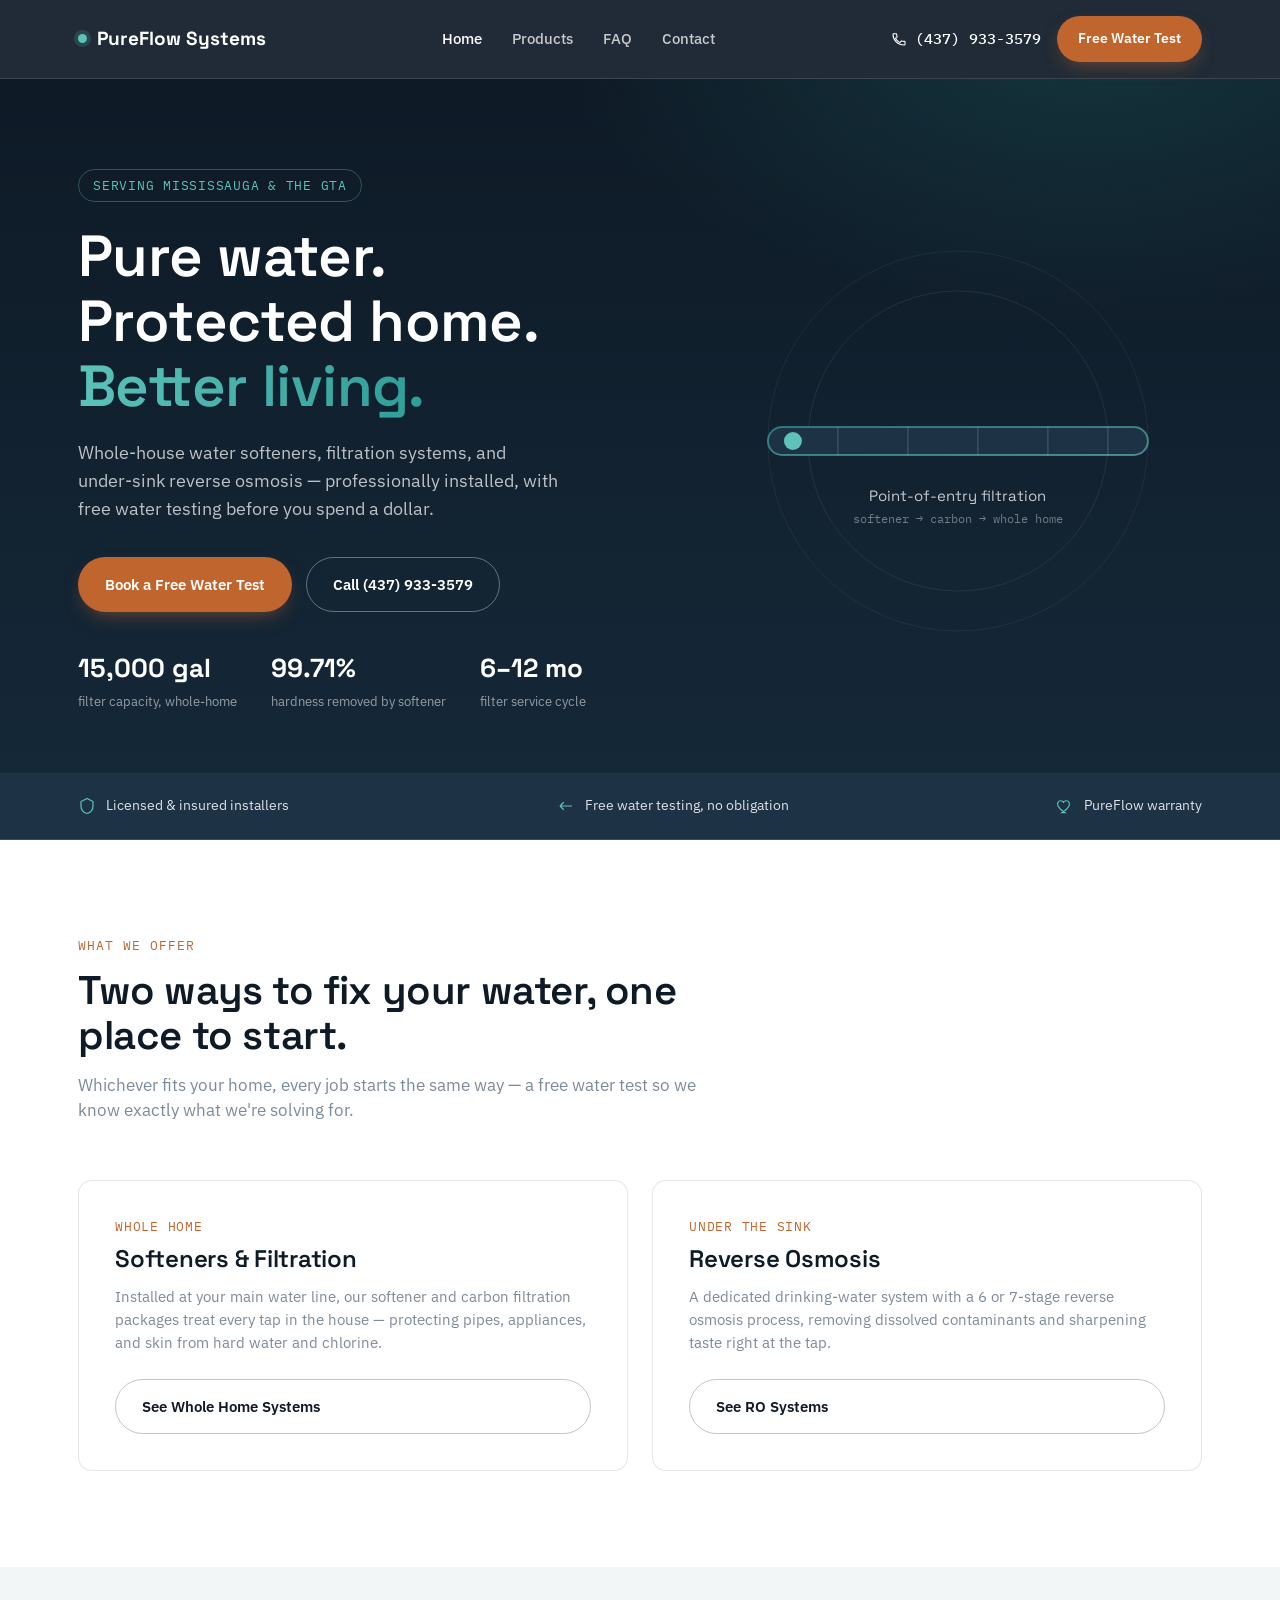
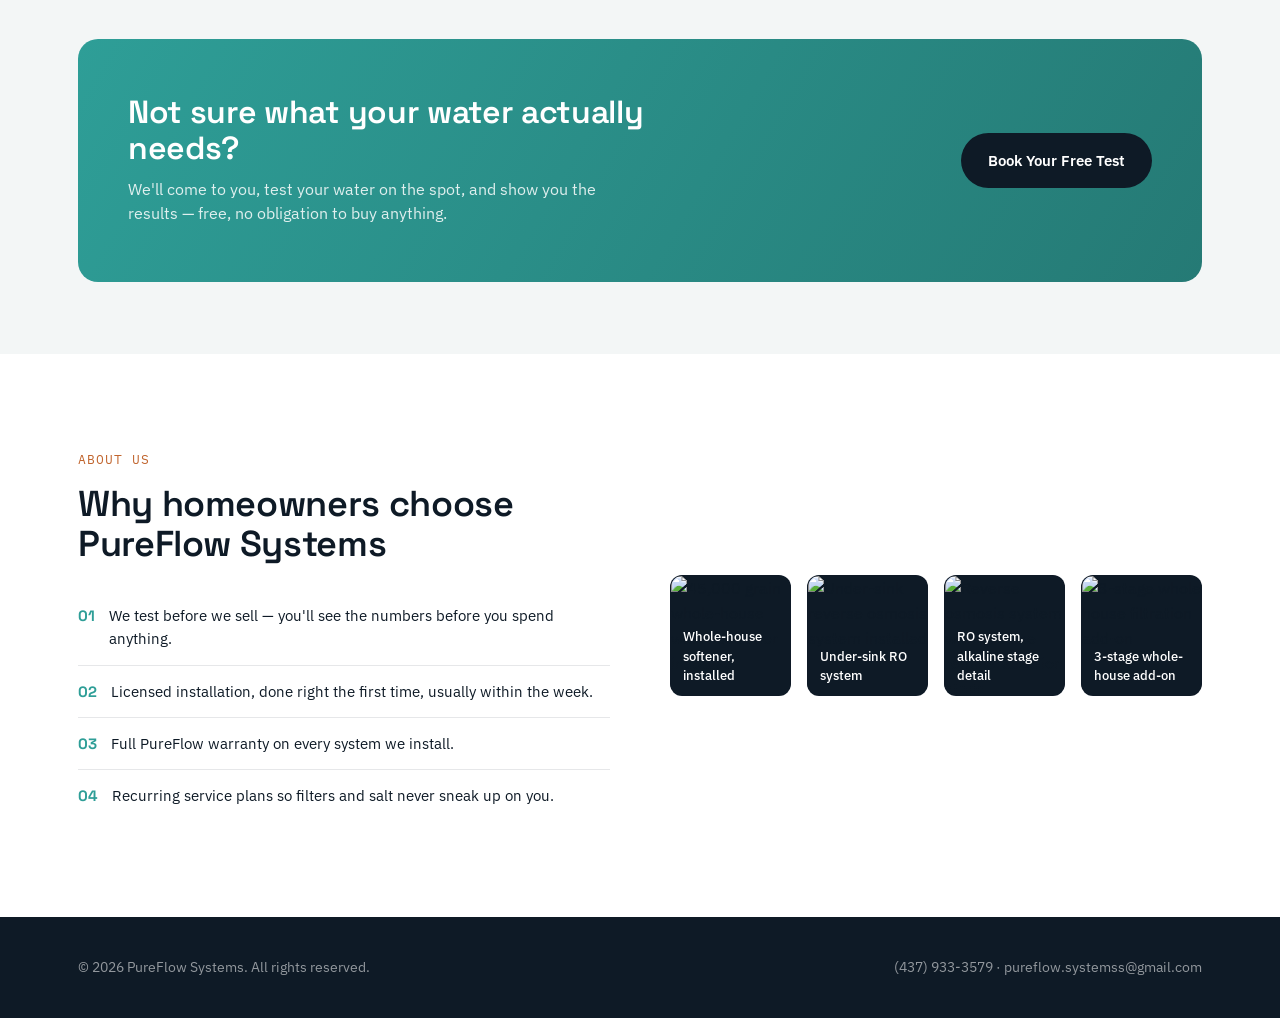
==== commit 2f2166f5: "Add files via upload" ====
--- a/index.html
+++ b/index.html
@@ -4,445 +4,37 @@
 <meta charset="UTF-8">
 <meta name="viewport" content="width=device-width, initial-scale=1.0">
 <title>PureFlow Systems | Whole-Home Water Softeners &amp; Filtration</title>
-<meta name="description" content="Whole-house water softeners, filtration systems, and under-sink reverse osmosis. Free water testing. Licensed installation across the GTA.">
+<meta name="description" content="Whole-house water softeners, filtration systems, and under-sink reverse osmosis. Free water testing. Serving Mississauga and the GTA.">
 <link rel="preconnect" href="https://fonts.googleapis.com">
 <link rel="preconnect" href="https://fonts.gstatic.com" crossorigin>
 <link href="https://fonts.googleapis.com/css2?family=Space+Grotesk:wght@400;500;600;700&family=IBM+Plex+Sans:wght@400;500;600;700&family=IBM+Plex+Mono:wght@400;500;600&display=swap" rel="stylesheet">
-<style>
-  :root{
-    --ink:#0E1A26;
-    --ink-2:#152838;
-    --ink-3:#1D3345;
-    --mist:#F3F6F6;
-    --paper:#FFFFFF;
-    --teal:#2E9E97;
-    --teal-light:#5CC2BA;
-    --copper:#C1652E;
-    --copper-light:#E08246;
-    --steel:#7C8B99;
-    --ink-text:#0E1A26;
-    --line-dark:rgba(255,255,255,0.12);
-    --line-light:rgba(14,26,38,0.10);
-    --radius:14px;
-  }
-  *{box-sizing:border-box; margin:0; padding:0;}
-  html{scroll-behavior:smooth;}
-  body{
-    font-family:'IBM Plex Sans', sans-serif;
-    color:var(--ink-text);
-    background:var(--paper);
-    line-height:1.55;
-    -webkit-font-smoothing:antialiased;
-  }
-  h1,h2,h3,h4{
-    font-family:'Space Grotesk', sans-serif;
-    font-weight:600;
-    line-height:1.12;
-    letter-spacing:-0.01em;
-  }
-  .mono{font-family:'IBM Plex Mono', monospace;}
-  a{color:inherit; text-decoration:none;}
-  img{max-width:100%; display:block;}
-  .wrap{max-width:1180px; margin:0 auto; padding:0 28px;}
-  section{position:relative;}
-
-  /* ---------- Buttons ---------- */
-  .btn{
-    display:inline-flex; align-items:center; gap:10px;
-    padding:15px 26px;
-    border-radius:999px;
-    font-weight:600;
-    font-size:15px;
-    border:1px solid transparent;
-    cursor:pointer;
-    transition:transform .15s ease, box-shadow .15s ease, background .15s ease;
-    white-space:nowrap;
-  }
-  .btn:hover{transform:translateY(-1px);}
-  .btn-copper{background:var(--copper); color:#fff; box-shadow:0 8px 20px -8px rgba(193,101,46,0.6);}
-  .btn-copper:hover{background:var(--copper-light);}
-  .btn-ghost{background:transparent; color:var(--paper); border-color:rgba(255,255,255,0.35);}
-  .btn-ghost:hover{background:rgba(255,255,255,0.08);}
-  .btn-dark{background:var(--ink); color:#fff;}
-  .btn-dark:hover{background:var(--ink-3);}
-  .btn-outline-dark{background:transparent;color:var(--ink);border-color:rgba(14,26,38,0.25);}
-  .btn-outline-dark:hover{background:rgba(14,26,38,0.04);}
-
-  /* ---------- Nav ---------- */
-  header{
-    position:sticky; top:0; z-index:100;
-    background:rgba(14,26,38,0.92);
-    backdrop-filter:blur(10px);
-    border-bottom:1px solid var(--line-dark);
-  }
-  .nav{
-    display:flex; align-items:center; justify-content:space-between;
-    padding:16px 28px; max-width:1180px; margin:0 auto;
-  }
-  .logo{
-    display:flex; align-items:center; gap:10px;
-    color:#fff; font-family:'Space Grotesk'; font-weight:700; font-size:19px;
-  }
-  .logo .dot{
-    width:9px;height:9px;border-radius:50%;
-    background:var(--teal-light);
-    box-shadow:0 0 0 4px rgba(92,194,186,0.18);
-  }
-  .navlinks{display:flex; gap:30px; align-items:center;}
-  .navlinks a{color:rgba(255,255,255,0.75); font-size:14.5px; font-weight:500; transition:color .15s;}
-  .navlinks a:hover{color:#fff;}
-  .navcta{display:flex; align-items:center; gap:16px;}
-  .navphone{color:#fff; font-family:'IBM Plex Mono'; font-size:14.5px; font-weight:500; display:flex; align-items:center; gap:8px;}
-  .menu-btn{display:none; background:none; border:none; color:#fff; font-size:24px; cursor:pointer; line-height:1;}
-
-  .mobile-nav{
-    display:none;
-    flex-direction:column;
-    background:var(--ink-2);
-    border-top:1px solid var(--line-dark);
-    border-bottom:1px solid var(--line-dark);
-  }
-  .mobile-nav.open{display:flex;}
-  .mobile-nav a{
-    color:rgba(255,255,255,0.85); font-size:15px; font-weight:500;
-    padding:16px 28px; border-top:1px solid var(--line-dark);
-  }
-  .mobile-nav a:first-child{border-top:none;}
-  .mobile-nav a:hover{color:#fff; background:rgba(255,255,255,0.04);}
-
-  @media (max-width:880px){
-    .navlinks{display:none;}
-    .navphone span.label{display:none;}
-    .menu-btn{display:block;}
-  }
-
-  /* ---------- Hero ---------- */
-  .hero{
-    background:
-      radial-gradient(ellipse 900px 500px at 85% -10%, rgba(46,158,151,0.22), transparent 60%),
-      linear-gradient(180deg, var(--ink) 0%, var(--ink-2) 100%);
-    color:#fff;
-    padding:90px 0 60px;
-    overflow:hidden;
-  }
-  .hero-grid{
-    display:grid; grid-template-columns:1.1fr 0.9fr; gap:40px; align-items:center;
-  }
-  .eyebrow{
-    display:inline-flex; align-items:center; gap:8px;
-    font-family:'IBM Plex Mono'; font-size:12.5px; letter-spacing:0.06em; text-transform:uppercase;
-    color:var(--teal-light);
-    border:1px solid rgba(92,194,186,0.35);
-    padding:6px 14px; border-radius:999px;
-    margin-bottom:22px;
-  }
-  .hero h1{
-    font-size:clamp(36px, 5vw, 58px);
-    color:#fff;
-    margin-bottom:20px;
-  }
-  .hero h1 em{
-    font-style:normal;
-    background:linear-gradient(90deg, var(--teal-light), var(--teal));
-    -webkit-background-clip:text; background-clip:text; color:transparent;
-  }
-  .hero p.sub{
-    font-size:18px; color:rgba(255,255,255,0.72); max-width:480px; margin-bottom:34px;
-  }
-  .hero-ctas{display:flex; flex-wrap:wrap; gap:14px; margin-bottom:36px;}
-  .hero-stats{display:flex; gap:34px; flex-wrap:wrap;}
-  .hstat b{display:block; font-family:'Space Grotesk'; font-size:26px; color:#fff;}
-  .hstat span{font-size:13px; color:rgba(255,255,255,0.55);}
-
-  /* Hero pipe graphic */
-  .pipe-art{position:relative; height:420px;}
-  .pipe-art svg{width:100%; height:100%;}
-  @media (max-width:960px){
-    .hero-grid{grid-template-columns:1fr;}
-    .pipe-art{height:260px; order:-1;}
-  }
-
-  /* ---------- Trust strip ---------- */
-  .trust{
-    background:var(--ink-3);
-    color:#fff;
-    padding:22px 0;
-    border-bottom:1px solid var(--line-dark);
-  }
-  .trust .wrap{
-    display:flex; flex-wrap:wrap; gap:18px 40px; justify-content:space-between; align-items:center;
-    font-size:14px; color:rgba(255,255,255,0.85);
-  }
-  .trust .item{display:flex; align-items:center; gap:10px;}
-  .trust .item svg{flex:none;}
-
-  /* ---------- Section headers ---------- */
-  .section{padding:96px 0;}
-  .section.tight{padding:72px 0;}
-  .section-head{max-width:640px; margin-bottom:56px;}
-  .section-head .kicker{
-    font-family:'IBM Plex Mono'; font-size:12.5px; letter-spacing:0.08em; text-transform:uppercase;
-    color:var(--copper); margin-bottom:14px; display:block;
-  }
-  .section-head h2{font-size:clamp(28px,3.6vw,40px); color:var(--ink);}
-  .section-head p{font-size:16.5px; color:var(--steel); margin-top:14px;}
-  .bg-mist{background:var(--mist);}
-
-  /* ---------- Package cards ---------- */
-  .pkg-grid{display:grid; grid-template-columns:repeat(3, 1fr); gap:24px;}
-  .pkg{
-    background:#fff; border:1px solid var(--line-light); border-radius:var(--radius);
-    padding:34px 30px; display:flex; flex-direction:column; position:relative;
-    transition:transform .2s ease, box-shadow .2s ease;
-  }
-  .pkg:hover{transform:translateY(-4px); box-shadow:0 24px 48px -24px rgba(14,26,38,0.25);}
-  .pkg.featured{
-    border:2px solid var(--teal);
-    box-shadow:0 30px 60px -28px rgba(46,158,151,0.35);
-  }
-  .pkg-tag{
-    position:absolute; top:-13px; left:30px;
-    background:var(--teal); color:#fff; font-size:11.5px; font-weight:600;
-    letter-spacing:0.04em; text-transform:uppercase;
-    padding:5px 14px; border-radius:999px;
-  }
-  .pkg .tier{font-family:'IBM Plex Mono'; font-size:12.5px; color:var(--copper); text-transform:uppercase; letter-spacing:0.06em; margin-bottom:10px;}
-  .pkg h3{font-size:22px; margin-bottom:8px;}
-  .pkg .price{font-family:'Space Grotesk'; font-size:34px; margin:14px 0 4px;}
-  .pkg .price span{font-size:14px; font-weight:400; color:var(--steel); font-family:'IBM Plex Sans';}
-  .pkg ul{list-style:none; margin:20px 0 28px; flex:1;}
-  .pkg li{
-    font-size:14.5px; color:#42505C; padding:8px 0 8px 26px; position:relative;
-    border-top:1px solid var(--line-light);
-  }
-  .pkg li:first-child{border-top:none;}
-  .pkg li::before{
-    content:"✓"; position:absolute; left:0; top:8px; color:var(--teal); font-weight:700;
-  }
-
-  /* ---------- RO cards ---------- */
-  .ro-grid{display:grid; grid-template-columns:1fr 1fr; gap:24px;}
-  .ro-card{
-    background:var(--ink); color:#fff; border-radius:var(--radius); padding:34px;
-    position:relative; overflow:hidden;
-  }
-  .ro-card.alt{background:var(--ink-3);}
-  .ro-card .stagecount{
-    font-family:'Space Grotesk'; font-size:52px; color:rgba(255,255,255,0.14);
-    position:absolute; top:14px; right:24px;
-  }
-  .ro-card h3{font-size:22px; margin-bottom:6px; color:#fff;}
-  .ro-card .price{font-family:'Space Grotesk'; font-size:30px; color:var(--teal-light); margin:12px 0 18px;}
-  .ro-card p{color:rgba(255,255,255,0.65); font-size:14.5px; margin-bottom:16px;}
-  .ro-card .note{
-    font-size:13px; color:rgba(255,255,255,0.55); border-top:1px solid var(--line-dark);
-    padding-top:14px; margin-top:6px;
-  }
-
-  /* ---------- Stage flow diagram (signature element) ---------- */
-  .flow-wrap{
-    background:var(--ink); border-radius:20px; padding:50px 40px 40px;
-    color:#fff; position:relative; overflow:hidden;
-  }
-  .flow-toggle{
-    display:inline-flex; background:rgba(255,255,255,0.06); border:1px solid var(--line-dark);
-    border-radius:999px; padding:4px; margin-bottom:44px;
-  }
-  .flow-toggle button{
-    font-family:'IBM Plex Mono'; font-size:13px; padding:9px 20px; border-radius:999px; border:none;
-    background:transparent; color:rgba(255,255,255,0.55); cursor:pointer; transition:all .2s;
-  }
-  .flow-toggle button.active{background:var(--teal); color:#fff;}
-  .flow-track{position:relative; padding:10px 0 30px;}
-  .flow-line{
-    position:absolute; top:24px; left:0; right:0; height:3px;
-    background:linear-gradient(90deg, var(--teal) 0%, var(--teal-light) 100%);
-    border-radius:3px; z-index:0;
-  }
-  .flow-nodes{display:flex; justify-content:space-between; position:relative; z-index:1;}
-  .fnode{width:13%; text-align:center; cursor:pointer;}
-  .fnode .dot{
-    width:48px; height:48px; border-radius:50%; background:var(--ink-3);
-    border:3px solid var(--teal); margin:0 auto 14px;
-    display:flex; align-items:center; justify-content:center;
-    font-family:'Space Grotesk'; font-weight:700; font-size:17px; color:#fff;
-    transition:all .2s;
-  }
-  .fnode:hover .dot, .fnode.open .dot{background:var(--teal); transform:scale(1.08);}
-  .fnode .flabel{font-size:12.5px; color:rgba(255,255,255,0.7); font-weight:500; line-height:1.3;}
-  .fnode[data-stage="7"]{display:none;}
-  .flow-track.show7 .fnode[data-stage="7"]{display:block;}
-  .flow-detail{
-    margin-top:30px; background:rgba(255,255,255,0.05); border:1px solid var(--line-dark);
-    border-radius:12px; padding:22px 26px; font-size:14.5px; color:rgba(255,255,255,0.8);
-    min-height:56px; display:flex; align-items:center; gap:14px;
-  }
-  .flow-detail b{color:#fff; font-family:'Space Grotesk'; font-weight:600;}
-  @media (max-width:820px){
-    .flow-nodes{flex-wrap:wrap; gap:20px 0;}
-    .fnode{width:30%;}
-    .flow-line{display:none;}
-  }
-
-  /* ---------- Service / recurring ---------- */
-  .service-grid{display:grid; grid-template-columns:1fr 1fr 1fr; gap:24px;}
-  .service-card{
-    background:#fff; border:1px solid var(--line-light); border-radius:var(--radius); padding:30px;
-  }
-  .service-card .icon{
-    width:44px; height:44px; border-radius:10px; background:rgba(46,158,151,0.1);
-    display:flex; align-items:center; justify-content:center; margin-bottom:18px;
-  }
-  .service-card h4{font-size:17px; margin-bottom:10px;}
-  .service-card p{font-size:14.5px; color:var(--steel);}
-
-  /* ---------- CTA banner ---------- */
-  .cta-banner{
-    background:linear-gradient(120deg, var(--teal) 0%, #257a75 100%);
-    color:#fff; border-radius:20px; padding:56px 50px;
-    display:flex; align-items:center; justify-content:space-between; gap:30px; flex-wrap:wrap;
-  }
-  .cta-banner h2{color:#fff; font-size:clamp(24px,3vw,32px); max-width:520px;}
-  .cta-banner p{color:rgba(255,255,255,0.85); margin-top:10px; max-width:480px;}
-
-  /* ---------- About ---------- */
-  .about-grid{display:grid; grid-template-columns:1fr 1fr; gap:60px; align-items:center;}
-  .about-list{list-style:none; margin-top:26px;}
-  .about-list li{
-    display:flex; gap:14px; padding:14px 0; border-top:1px solid var(--line-light); font-size:15px;
-  }
-  .about-list li:first-child{border-top:none;}
-  .about-list b{font-family:'Space Grotesk'; color:var(--teal); flex:none;}
-
-  /* ---------- Gallery placeholder ---------- */
-  .gallery-grid{display:grid; grid-template-columns:repeat(4,1fr); gap:16px;}
-  .gallery-slot{
-    aspect-ratio:1; border-radius:12px; background:repeating-linear-gradient(135deg, #E7EEEE, #E7EEEE 10px, #DCE6E6 10px, #DCE6E6 20px);
-    display:flex; align-items:center; justify-content:center; text-align:center; padding:16px;
-    border:1px dashed rgba(14,26,38,0.2); color:var(--steel); font-size:13px;
-  }
-  .gallery-slot.photo{
-    position:relative; padding:0; border:1px solid var(--line-light); overflow:hidden; background:#0E1A26;
-  }
-  .gallery-slot.photo img{
-    width:100%; height:100%; object-fit:cover; display:block;
-  }
-  .gallery-slot.photo figcaption{
-    position:absolute; left:0; right:0; bottom:0;
-    background:linear-gradient(0deg, rgba(14,26,38,0.85), transparent);
-    color:#fff; font-size:12.5px; font-weight:500; padding:22px 12px 10px; text-align:left;
-  }
-  @media (max-width:760px){.gallery-grid{grid-template-columns:repeat(2,1fr);}}
-
-  /* ---------- Service area ---------- */
-  .area-grid{display:flex; flex-wrap:wrap; gap:12px;}
-  .area-chip{
-    display:flex; align-items:center; gap:8px;
-    background:#fff; border:1px solid var(--line-light); border-radius:999px;
-    padding:10px 18px; font-size:14px; color:var(--ink); font-weight:500;
-  }
-  .area-chip .drivetime{font-family:'IBM Plex Mono'; font-size:12px; color:var(--steel);}
-  .area-note{font-size:14px; color:var(--steel); margin-top:22px;}
-
-  /* ---------- FAQ ---------- */
-  .faq-list{max-width:800px;}
-  .faq-item{border-top:1px solid var(--line-light);}
-  .faq-item:last-child{border-bottom:1px solid var(--line-light);}
-  .faq-q{
-    width:100%; text-align:left; background:none; border:none; cursor:pointer;
-    display:flex; align-items:center; justify-content:space-between; gap:20px;
-    padding:22px 4px; font-family:'Space Grotesk'; font-size:16.5px; font-weight:600; color:var(--ink);
-  }
-  .faq-q .plus{
-    font-family:'IBM Plex Mono'; font-size:20px; color:var(--teal); flex:none;
-    transition:transform .2s ease;
-  }
-  .faq-item.open .faq-q .plus{transform:rotate(45deg);}
-  .faq-a{
-    max-height:0; overflow:hidden; transition:max-height .25s ease;
-  }
-  .faq-item.open .faq-a{max-height:260px;}
-  .faq-a p{font-size:14.5px; color:var(--steel); padding:0 4px 22px; max-width:680px;}
-
-  /* ---------- Contact ---------- */
-  .contact-grid{display:grid; grid-template-columns:0.9fr 1.1fr; gap:50px;}
-  .contact-card{
-    background:var(--ink); color:#fff; border-radius:18px; padding:38px;
-  }
-  .contact-phone{
-    font-family:'Space Grotesk'; font-size:32px; color:#fff; margin:8px 0 18px; display:block;
-  }
-  .contact-list{list-style:none;}
-  .contact-list li{padding:12px 0; border-top:1px solid var(--line-dark); font-size:14.5px; color:rgba(255,255,255,0.75); display:flex; gap:10px;}
-  .contact-list li:first-child{border-top:none;}
-
-  form.quote{background:var(--mist); border-radius:18px; padding:38px;}
-  form.quote .row{display:grid; grid-template-columns:1fr 1fr; gap:16px; margin-bottom:16px;}
-  form.quote label{font-size:13px; font-weight:600; color:var(--ink); display:block; margin-bottom:7px;}
-  form.quote input, form.quote select, form.quote textarea{
-    width:100%; padding:13px 14px; border-radius:10px; border:1px solid rgba(14,26,38,0.18);
-    font-family:'IBM Plex Sans'; font-size:14.5px; background:#fff; color:var(--ink);
-  }
-  form.quote textarea{resize:vertical; min-height:90px;}
-  form.quote .field{margin-bottom:16px;}
-  form.quote .btn{margin-top:6px;}
-
-  @media (max-width:900px){
-    .pkg-grid{grid-template-columns:1fr;}
-    .ro-grid{grid-template-columns:1fr;}
-    .service-grid{grid-template-columns:1fr;}
-    .about-grid{grid-template-columns:1fr; gap:30px;}
-    .contact-grid{grid-template-columns:1fr;}
-    form.quote .row{grid-template-columns:1fr;}
-  }
-
-  /* ---------- Footer ---------- */
-  footer{background:var(--ink); color:rgba(255,255,255,0.55); padding:40px 0;}
-  footer .wrap{display:flex; justify-content:space-between; flex-wrap:wrap; gap:16px; font-size:13.5px;}
-
-  @media (prefers-reduced-motion: reduce){
-    *{transition:none !important; animation:none !important;}
-  }
-
-  .drop{
-    animation:dropmove 3.4s ease-in-out infinite;
-  }
-  @keyframes dropmove{
-    0%{transform:translateX(0);}
-    50%{transform:translateX(340px);}
-    100%{transform:translateX(0);}
-  }
-</style>
+<link rel="stylesheet" href="styles.css">
 </head>
 <body>
 
 <header>
   <div class="nav">
-    <div class="logo"><span class="dot"></span>PureFlow Systems</div>
+    <a href="index.html" class="logo"><span class="dot"></span>PureFlow Systems</a>
     <nav class="navlinks">
-      <a href="#packages">Whole Home</a>
-      <a href="#ro">Under Sink</a>
-      <a href="#stages">How It Works</a>
-      <a href="#service">Service Plans</a>
-      <a href="#faq">FAQ</a>
-      <a href="#contact">Contact</a>
+      <a href="index.html" class="active">Home</a>
+      <a href="products.html">Products</a>
+      <a href="faq.html">FAQ</a>
+      <a href="contact.html">Contact</a>
     </nav>
     <div class="navcta">
       <a class="navphone" href="tel:4379333579">
         <svg width="16" height="16" viewBox="0 0 24 24" fill="none"><path d="M6.6 10.8c1.4 2.8 3.8 5.1 6.6 6.6l2.2-2.2c.3-.3.7-.4 1-.2 1.1.4 2.3.6 3.6.6.6 0 1 .4 1 1V20c0 .6-.4 1-1 1C9.9 21 3 14.1 3 5c0-.6.4-1 1-1h3.5c.6 0 1 .4 1 1 0 1.2.2 2.4.6 3.6.1.4 0 .8-.2 1L6.6 10.8Z" stroke="currentColor" stroke-width="1.6"/></svg>
         <span class="label">(437) 933-3579</span>
       </a>
-      <a class="btn btn-copper" href="#contact" style="padding:11px 20px; font-size:14px;">Free Water Test</a>
+      <a class="btn btn-copper" href="contact.html" style="padding:11px 20px; font-size:14px;">Free Water Test</a>
       <button class="menu-btn" aria-label="Toggle menu" onclick="toggleMobileNav()">☰</button>
     </div>
   </div>
   <nav class="mobile-nav" id="mobileNav">
-    <a href="#packages" onclick="closeMobileNav()">Whole Home</a>
-    <a href="#ro" onclick="closeMobileNav()">Under Sink</a>
-    <a href="#stages" onclick="closeMobileNav()">How It Works</a>
-    <a href="#service" onclick="closeMobileNav()">Service Plans</a>
-    <a href="#faq" onclick="closeMobileNav()">FAQ</a>
-    <a href="#contact" onclick="closeMobileNav()">Contact</a>
+    <a href="index.html" class="active" onclick="closeMobileNav()">Home</a>
+    <a href="products.html" onclick="closeMobileNav()">Products</a>
+    <a href="faq.html" onclick="closeMobileNav()">FAQ</a>
+    <a href="contact.html" onclick="closeMobileNav()">Contact</a>
   </nav>
 </header>
 
@@ -450,11 +42,11 @@
 <section class="hero">
   <div class="wrap hero-grid">
     <div>
-      <span class="eyebrow">Serving homes across the GTA</span>
+      <span class="eyebrow">Serving Mississauga &amp; the GTA</span>
       <h1>Pure water.<br>Protected home.<br><em>Better living.</em></h1>
       <p class="sub">Whole-house water softeners, filtration systems, and under-sink reverse osmosis — professionally installed, with free water testing before you spend a dollar.</p>
       <div class="hero-ctas">
-        <a href="#contact" class="btn btn-copper">Book a Free Water Test</a>
+        <a href="contact.html" class="btn btn-copper">Book a Free Water Test</a>
         <a href="tel:4379333579" class="btn btn-ghost">Call (437) 933-3579</a>
       </div>
       <div class="hero-stats">
@@ -473,10 +65,8 @@
         </defs>
         <circle cx="210" cy="210" r="190" stroke="rgba(255,255,255,0.06)" stroke-width="1"/>
         <circle cx="210" cy="210" r="150" stroke="rgba(255,255,255,0.08)" stroke-width="1"/>
-        <!-- pipe -->
         <rect x="20" y="196" width="380" height="28" rx="14" fill="var(--ink-3)" stroke="rgba(255,255,255,0.15)"/>
         <rect x="20" y="196" width="380" height="28" rx="14" fill="none" stroke="url(#pipeGrad)" stroke-width="2" opacity="0.6"/>
-        <!-- stage marks -->
         <g font-family="IBM Plex Mono" font-size="11" fill="rgba(255,255,255,0.55)">
           <line x1="90" y1="196" x2="90" y2="224" stroke="rgba(255,255,255,0.2)"/>
           <line x1="160" y1="196" x2="160" y2="224" stroke="rgba(255,255,255,0.2)"/>
@@ -509,168 +99,46 @@
   </div>
 </div>
 
-<!-- WHOLE HOME PACKAGES -->
-<section class="section" id="packages">
+<!-- QUICK OVERVIEW -->
+<section class="section">
   <div class="wrap">
     <div class="section-head">
-      <span class="kicker">Whole home</span>
-      <h2>Start at the point where water enters your home.</h2>
-      <p>The water softener is our flagship system — every package below is built around it, with carbon and multi-stage filtration as clear add-ons. Every install starts with a free water test, so your quote is built around your actual water — not a generic number.</p>
+      <span class="kicker">What we offer</span>
+      <h2>Two ways to fix your water, one place to start.</h2>
+      <p>Whichever fits your home, every job starts the same way — a free water test so we know exactly what we're solving for.</p>
     </div>
-
-    <div class="pkg-grid">
-      <div class="pkg">
-        <div class="tier">Bronze</div>
-        <h3>Whole House Carbon Filtration</h3>
-        <ul>
-          <li>PureFlow single-stage carbon block system</li>
-          <li>Removes up to 99% chlorine, sediment, VOCs</li>
-          <li>15,000 gallon capacity — roughly 6 months for a family of 4</li>
-          <li>Up to 15 GPM flow, no impact on water pressure</li>
-          <li>Keeps healthy minerals — does not strip TDS</li>
-        </ul>
-        <a href="#contact" class="btn btn-outline-dark">Book a Free Water Test</a>
+    <div class="overview-grid">
+      <div class="overview-card">
+        <div class="tier">Whole home</div>
+        <h3>Softeners &amp; Filtration</h3>
+        <p>Installed at your main water line, our softener and carbon filtration packages treat every tap in the house — protecting pipes, appliances, and skin from hard water and chlorine.</p>
+        <a href="products.html#whole-home" class="btn btn-outline-dark">See Whole Home Systems</a>
       </div>
-
-      <div class="pkg featured">
-        <div class="pkg-tag">Most Popular</div>
-        <div class="tier">Silver</div>
-        <h3>Water Softener + Carbon Filter</h3>
-        <ul>
-          <li>PureFlow 45,000 grain water softener</li>
-          <li>Removes 99.71% of hardness (calcium &amp; magnesium)</li>
-          <li>Includes 1 carbon filter stage for chlorine &amp; taste</li>
-          <li>Automatic backwash &amp; regeneration, digital display</li>
-          <li>Protects pipes, water heater, dishwasher, washer</li>
-        </ul>
-        <a href="#contact" class="btn btn-copper">Book a Free Water Test</a>
-      </div>
-
-      <div class="pkg">
-        <div class="tier">Gold</div>
-        <h3>Softener + 3-Stage Filtration</h3>
-        <ul>
-          <li>Everything in the Silver package</li>
-          <li>Upgraded to a 3-stage whole-home filter add-on</li>
-          <li>Broader reduction of sediment, chemicals &amp; odour</li>
-          <li>Best for well water or heavily treated municipal supply</li>
-          <li>Optional UV upgrade available</li>
-        </ul>
-        <a href="#contact" class="btn btn-outline-dark">Book a Free Water Test</a>
-      </div>
-    </div>
-    <p style="font-size:13.5px; color:var(--steel); margin-top:20px; max-width:640px;">Every quote is put together in person, based on which filters your water actually needs and the labour involved. Book a free water test and we'll walk you through the right option and the cost, face to face.</p>
-  </div>
-</section>
-
-<!-- UNDER SINK RO -->
-<section class="section bg-mist" id="ro">
-  <div class="wrap">
-    <div class="section-head">
-      <span class="kicker">Under the sink</span>
-      <h2>Reverse osmosis for your drinking water.</h2>
-      <p>Two options — the difference comes down to what the extra stage does, not just the number on the box. We'll walk you through which one actually fits your water when we're on site.</p>
-    </div>
-
-    <div class="ro-grid">
-      <div class="ro-card">
-        <div class="stagecount">6</div>
-        <h3>6-Stage RO System</h3>
-        <p>Sediment filter → carbon → 2nd carbon → RO membrane → post-carbon polish → remineralization or UV.</p>
-        <p>Removes dirt, chlorine, bad taste, and a large share of dissolved contaminants — salts, metals, and more — through the membrane stage.</p>
-        <div class="note">UV variant available — better suited to well water. We'll confirm on-site.</div>
-      </div>
-      <div class="ro-card alt">
-        <div class="stagecount">7</div>
-        <h3>7-Stage RO System</h3>
-        <p>Everything in the 6-stage system, plus an alkaline/remineralization stage — or a UV sterilizer, depending on your water.</p>
-        <p>The RO membrane still does the heavy lifting, reducing up to 95–99% of contaminants including lead, arsenic, nitrates and fluoride.</p>
-        <div class="note">A 7th stage isn't automatically "better" — it's better for a specific reason. Ask us which one applies to you.</div>
-      </div>
-    </div>
-    <p style="font-size:13.5px; color:var(--steel); margin-top:20px; max-width:640px;">Every quote is put together in person, based on your actual water and setup. Book a free water test and we'll tell you which system fits and what it costs.</p>
-  </div>
-</section>
-
-<!-- STAGE FLOW DIAGRAM -->
-<section class="section tight" id="stages">
-  <div class="wrap">
-    <div class="section-head">
-      <span class="kicker">How it works</span>
-      <h2>Follow the water through every stage.</h2>
-      <p>Tap a stage to see what it actually does. Toggle between the 6-stage and 7-stage system to see exactly where they differ.</p>
-    </div>
-
-    <div class="flow-wrap">
-      <div class="flow-toggle">
-        <button id="btn6" class="active" onclick="setStages(6)">6-Stage</button>
-        <button id="btn7" onclick="setStages(7)">7-Stage</button>
-      </div>
-
-      <div class="flow-track" id="flowTrack">
-        <div class="flow-line"></div>
-        <div class="flow-nodes" id="flowNodes">
-          <div class="fnode" data-stage="1" onclick="showDetail(1)"><div class="dot">1</div><div class="flabel">Sediment</div></div>
-          <div class="fnode" data-stage="2" onclick="showDetail(2)"><div class="dot">2</div><div class="flabel">Carbon #1</div></div>
-          <div class="fnode" data-stage="3" onclick="showDetail(3)"><div class="dot">3</div><div class="flabel">Carbon #2</div></div>
-          <div class="fnode" data-stage="4" onclick="showDetail(4)"><div class="dot">4</div><div class="flabel">RO Membrane</div></div>
-          <div class="fnode" data-stage="5" onclick="showDetail(5)"><div class="dot">5</div><div class="flabel">Post-Carbon</div></div>
-          <div class="fnode" data-stage="6" onclick="showDetail(6)"><div class="dot">6</div><div class="flabel">Remin / UV</div></div>
-          <div class="fnode" data-stage="7" onclick="showDetail(7)"><div class="dot">7</div><div class="flabel">Alkaline / UV</div></div>
-        </div>
-      </div>
-
-      <div class="flow-detail" id="flowDetail">
-        <b>Tap a stage above</b>&nbsp;— we'll explain what it removes and why it's in the lineup.
-      </div>
-    </div>
-  </div>
-</section>
-
-<!-- SERVICE PLANS -->
-<section class="section bg-mist" id="service">
-  <div class="wrap">
-    <div class="section-head">
-      <span class="kicker">Ongoing service</span>
-      <h2>Filter replacements &amp; annual water testing.</h2>
-      <p>Every system needs upkeep — we handle it so you never have to think about it.</p>
-    </div>
-
-    <div class="service-grid">
-      <div class="service-card">
-        <div class="icon"><svg width="20" height="20" viewBox="0 0 24 24" fill="none"><path d="M12 3v6M12 21v-6M4.2 7.8l5.2 3M14.6 13.2l5.2 3M4.2 16.2l5.2-3M14.6 10.8l5.2-3" stroke="#2E9E97" stroke-width="1.6"/></svg></div>
-        <h4>Filter Replacements</h4>
-        <p>Cost depends on which filters your system actually needs — we'll tell you exactly what's due and what it costs before we replace anything, no surprises.</p>
-      </div>
-      <div class="service-card">
-        <div class="icon"><svg width="20" height="20" viewBox="0 0 24 24" fill="none"><path d="M9 12.5 11 15l4-5" stroke="#2E9E97" stroke-width="1.8"/><circle cx="12" cy="12" r="9" stroke="#2E9E97" stroke-width="1.6"/></svg></div>
-        <h4>Annual Water Test</h4>
-        <p>Your checkup happens every 6–12 months depending on your water and usage. It's how we know which filters need replacing and when.</p>
-      </div>
-      <div class="service-card">
-        <div class="icon"><svg width="20" height="20" viewBox="0 0 24 24" fill="none"><path d="M12 2 5 9v7a7 7 0 0 0 14 0V9l-7-7Z" stroke="#2E9E97" stroke-width="1.6"/></svg></div>
-        <h4>Salt Top-Offs</h4>
-        <p>Water softeners need salt to regenerate. We'll come by, check your tank, and top it off so your softener never runs dry.</p>
+      <div class="overview-card">
+        <div class="tier">Under the sink</div>
+        <h3>Reverse Osmosis</h3>
+        <p>A dedicated drinking-water system with a 6 or 7-stage reverse osmosis process, removing dissolved contaminants and sharpening taste right at the tap.</p>
+        <a href="products.html#under-sink" class="btn btn-outline-dark">See RO Systems</a>
       </div>
     </div>
   </div>
 </section>
 
 <!-- CTA -->
-<section class="section tight">
+<section class="section tight bg-mist">
   <div class="wrap">
     <div class="cta-banner">
       <div>
         <h2>Not sure what your water actually needs?</h2>
         <p>We'll come to you, test your water on the spot, and show you the results — free, no obligation to buy anything.</p>
       </div>
-      <a href="#contact" class="btn btn-dark" style="background:#0E1A26;">Book Your Free Test</a>
+      <a href="contact.html" class="btn btn-dark" style="background:#0E1A26;">Book Your Free Test</a>
     </div>
   </div>
 </section>
 
 <!-- ABOUT -->
-<section class="section bg-mist">
+<section class="section">
   <div class="wrap about-grid">
     <div>
       <span class="kicker" style="color:var(--copper); font-family:'IBM Plex Mono'; font-size:12.5px; letter-spacing:0.08em; text-transform:uppercase; display:block; margin-bottom:14px;">About us</span>
@@ -683,142 +151,10 @@
       </ul>
     </div>
     <div class="gallery-grid">
-      <figure class="gallery-slot photo"><img src="[data-uri]" alt="45,000 grain whole-house water softener installed"><figcaption>Whole-house softener, installed</figcaption></figure>
-      <figure class="gallery-slot photo"><img src="[data-uri]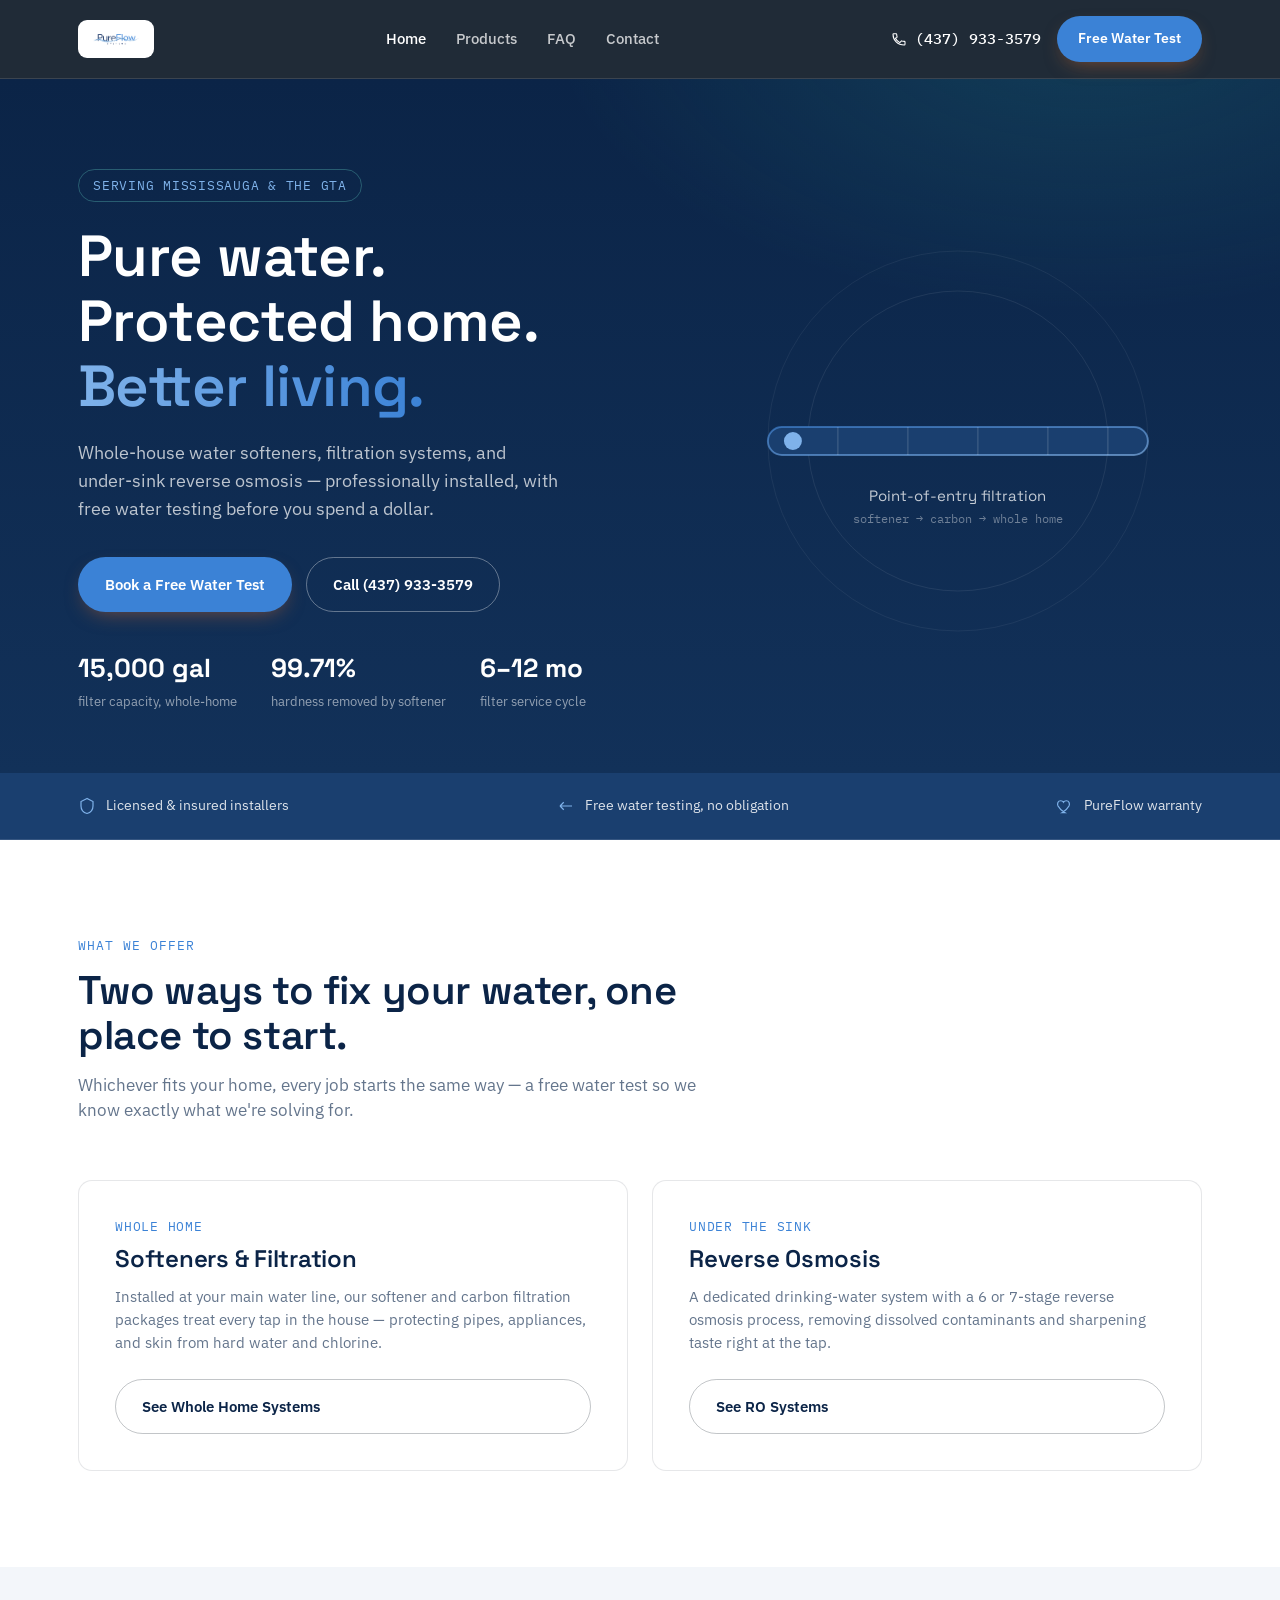
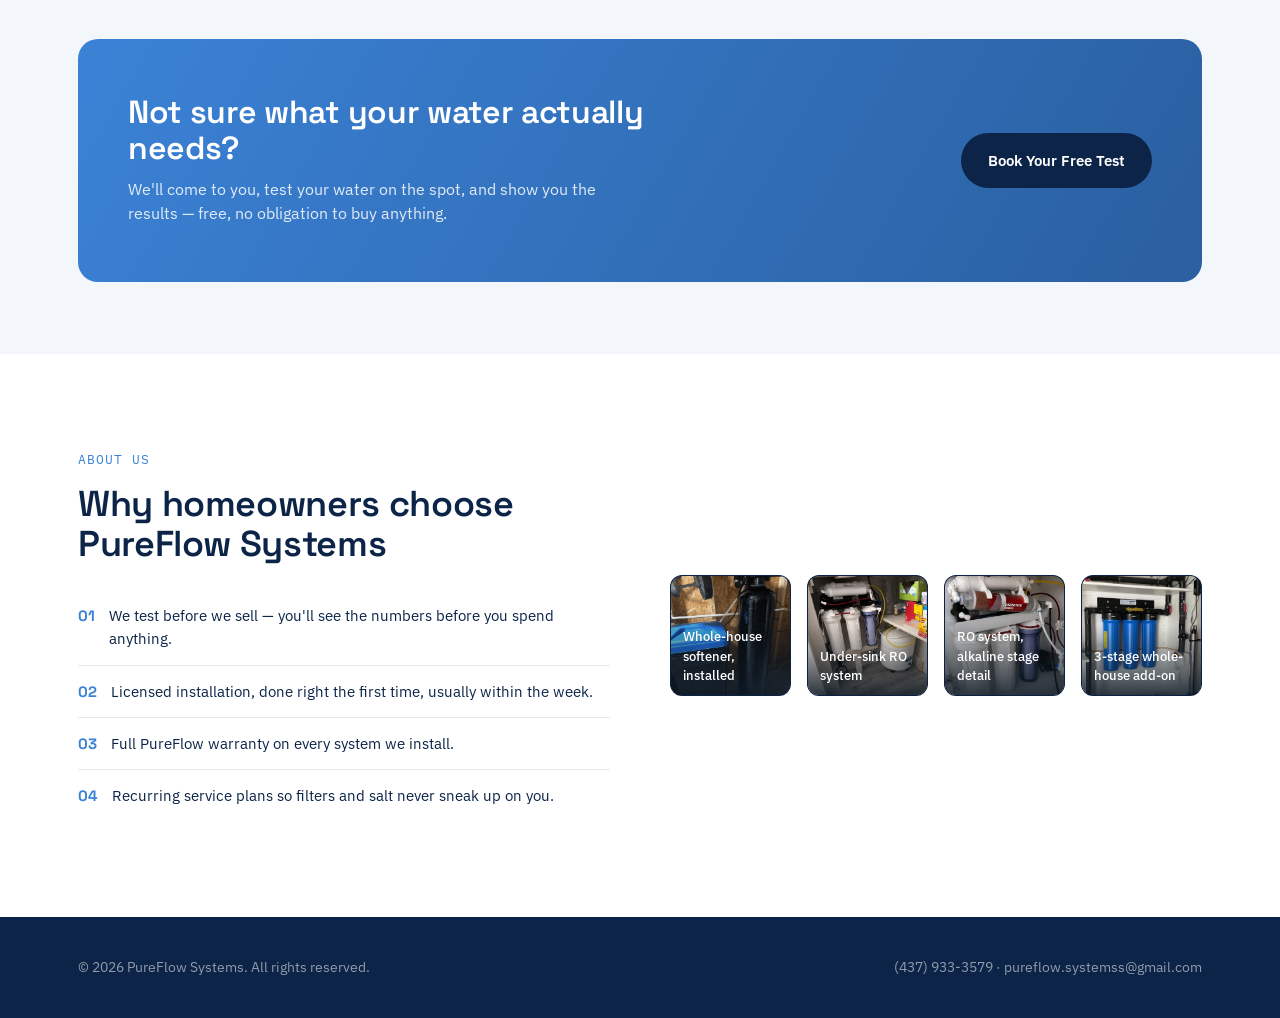
==== commit 38224b16: "Add files via upload" ====
--- a/index.html
+++ b/index.html
@@ -8,13 +8,437 @@
 <link rel="preconnect" href="https://fonts.googleapis.com">
 <link rel="preconnect" href="https://fonts.gstatic.com" crossorigin>
 <link href="https://fonts.googleapis.com/css2?family=Space+Grotesk:wght@400;500;600;700&family=IBM+Plex+Sans:wght@400;500;600;700&family=IBM+Plex+Mono:wght@400;500;600&display=swap" rel="stylesheet">
-<link rel="stylesheet" href="styles.css">
+<style>
+:root{
+  --ink:#0B2447;
+  --ink-2:#123159;
+  --ink-3:#1A3F6F;
+  --mist:#F3F6FA;
+  --paper:#FFFFFF;
+  --teal:#3B82D6;
+  --teal-light:#7FB2EA;
+  --copper:#3B82D6;
+  --copper-light:#5B9AE0;
+  --steel:#64758C;
+  --ink-text:#0B2447;
+  --line-dark:rgba(255,255,255,0.12);
+  --line-light:rgba(14,26,38,0.10);
+  --radius:14px;
+}
+*{box-sizing:border-box; margin:0; padding:0;}
+html{scroll-behavior:smooth;}
+body{
+  font-family:'IBM Plex Sans', sans-serif;
+  color:var(--ink-text);
+  background:var(--paper);
+  line-height:1.55;
+  -webkit-font-smoothing:antialiased;
+}
+h1,h2,h3,h4{
+  font-family:'Space Grotesk', sans-serif;
+  font-weight:600;
+  line-height:1.12;
+  letter-spacing:-0.01em;
+}
+.mono{font-family:'IBM Plex Mono', monospace;}
+a{color:inherit; text-decoration:none;}
+img{max-width:100%; display:block;}
+.wrap{max-width:1180px; margin:0 auto; padding:0 28px;}
+section{position:relative;}
+
+/* ---------- Buttons ---------- */
+.btn{
+  display:inline-flex; align-items:center; gap:10px;
+  padding:15px 26px;
+  border-radius:999px;
+  font-weight:600;
+  font-size:15px;
+  border:1px solid transparent;
+  cursor:pointer;
+  transition:transform .15s ease, box-shadow .15s ease, background .15s ease;
+  white-space:nowrap;
+}
+.btn:hover{transform:translateY(-1px);}
+.btn-copper{background:var(--copper); color:#fff; box-shadow:0 8px 20px -8px rgba(193,101,46,0.6);}
+.btn-copper:hover{background:var(--copper-light);}
+.btn-ghost{background:transparent; color:var(--paper); border-color:rgba(255,255,255,0.35);}
+.btn-ghost:hover{background:rgba(255,255,255,0.08);}
+.btn-dark{background:var(--ink); color:#fff;}
+.btn-dark:hover{background:var(--ink-3);}
+.btn-outline-dark{background:transparent;color:var(--ink);border-color:rgba(14,26,38,0.25);}
+.btn-outline-dark:hover{background:rgba(14,26,38,0.04);}
+
+/* ---------- Nav ---------- */
+header{
+  position:sticky; top:0; z-index:100;
+  background:rgba(14,26,38,0.92);
+  backdrop-filter:blur(10px);
+  border-bottom:1px solid var(--line-dark);
+}
+.nav{
+  display:flex; align-items:center; justify-content:space-between;
+  padding:16px 28px; max-width:1180px; margin:0 auto;
+}
+.logo{
+  display:flex; align-items:center;
+}
+.logo img{
+  height:38px; width:auto; display:block;
+  background:#fff; padding:6px 12px; border-radius:9px;
+}
+.logo .dot{
+  width:9px;height:9px;border-radius:50%;
+  background:var(--teal-light);
+  box-shadow:0 0 0 4px rgba(92,194,186,0.18);
+}
+.navlinks{display:flex; gap:30px; align-items:center;}
+.navlinks a{color:rgba(255,255,255,0.75); font-size:14.5px; font-weight:500; transition:color .15s;}
+.navlinks a:hover, .navlinks a.active{color:#fff;}
+.navcta{display:flex; align-items:center; gap:16px;}
+.navphone{color:#fff; font-family:'IBM Plex Mono'; font-size:14.5px; font-weight:500; display:flex; align-items:center; gap:8px;}
+.menu-btn{display:none; background:none; border:none; color:#fff; font-size:24px; cursor:pointer; line-height:1;}
+
+.mobile-nav{
+  display:none;
+  flex-direction:column;
+  background:var(--ink-2);
+  border-top:1px solid var(--line-dark);
+  border-bottom:1px solid var(--line-dark);
+}
+.mobile-nav.open{display:flex;}
+.mobile-nav a{
+  color:rgba(255,255,255,0.85); font-size:15px; font-weight:500;
+  padding:16px 28px; border-top:1px solid var(--line-dark);
+}
+.mobile-nav a:first-child{border-top:none;}
+.mobile-nav a:hover, .mobile-nav a.active{color:#fff; background:rgba(255,255,255,0.04);}
+
+@media (max-width:880px){
+  .navlinks{display:none;}
+  .navphone span.label{display:none;}
+  .menu-btn{display:block;}
+}
+
+/* ---------- Page header (non-home pages) ---------- */
+.page-header{
+  background:linear-gradient(180deg, var(--ink) 0%, var(--ink-2) 100%);
+  color:#fff;
+  padding:64px 0 56px;
+}
+.page-header .kicker{
+  font-family:'IBM Plex Mono'; font-size:12.5px; letter-spacing:0.08em; text-transform:uppercase;
+  color:var(--teal-light); margin-bottom:14px; display:block;
+}
+.page-header h1{font-size:clamp(32px,4.5vw,48px); color:#fff;}
+.page-header p{font-size:17px; color:rgba(255,255,255,0.72); max-width:560px; margin-top:16px;}
+
+/* ---------- Hero (home only) ---------- */
+.hero{
+  background:
+    radial-gradient(ellipse 900px 500px at 85% -10%, rgba(46,158,151,0.22), transparent 60%),
+    linear-gradient(180deg, var(--ink) 0%, var(--ink-2) 100%);
+  color:#fff;
+  padding:90px 0 60px;
+  overflow:hidden;
+}
+.hero-grid{
+  display:grid; grid-template-columns:1.1fr 0.9fr; gap:40px; align-items:center;
+}
+.eyebrow{
+  display:inline-flex; align-items:center; gap:8px;
+  font-family:'IBM Plex Mono'; font-size:12.5px; letter-spacing:0.06em; text-transform:uppercase;
+  color:var(--teal-light);
+  border:1px solid rgba(92,194,186,0.35);
+  padding:6px 14px; border-radius:999px;
+  margin-bottom:22px;
+}
+.hero h1{
+  font-size:clamp(36px, 5vw, 58px);
+  color:#fff;
+  margin-bottom:20px;
+}
+.hero h1 em{
+  font-style:normal;
+  background:linear-gradient(90deg, var(--teal-light), var(--teal));
+  -webkit-background-clip:text; background-clip:text; color:transparent;
+}
+.hero p.sub{
+  font-size:18px; color:rgba(255,255,255,0.72); max-width:480px; margin-bottom:34px;
+}
+.hero-ctas{display:flex; flex-wrap:wrap; gap:14px; margin-bottom:36px;}
+.hero-stats{display:flex; gap:34px; flex-wrap:wrap;}
+.hstat b{display:block; font-family:'Space Grotesk'; font-size:26px; color:#fff;}
+.hstat span{font-size:13px; color:rgba(255,255,255,0.55);}
+
+.pipe-art{position:relative; height:420px;}
+.pipe-art svg{width:100%; height:100%;}
+@media (max-width:960px){
+  .hero-grid{grid-template-columns:1fr;}
+  .pipe-art{height:260px; order:-1;}
+}
+
+/* ---------- Trust strip ---------- */
+.trust{
+  background:var(--ink-3);
+  color:#fff;
+  padding:22px 0;
+  border-bottom:1px solid var(--line-dark);
+}
+.trust .wrap{
+  display:flex; flex-wrap:wrap; gap:18px 40px; justify-content:space-between; align-items:center;
+  font-size:14px; color:rgba(255,255,255,0.85);
+}
+.trust .item{display:flex; align-items:center; gap:10px;}
+.trust .item svg{flex:none;}
+
+/* ---------- Section headers ---------- */
+.section{padding:96px 0;}
+.section.tight{padding:72px 0;}
+.section-head{max-width:640px; margin-bottom:56px;}
+.section-head .kicker{
+  font-family:'IBM Plex Mono'; font-size:12.5px; letter-spacing:0.08em; text-transform:uppercase;
+  color:var(--copper); margin-bottom:14px; display:block;
+}
+.section-head h2{font-size:clamp(28px,3.6vw,40px); color:var(--ink);}
+.section-head p{font-size:16.5px; color:var(--steel); margin-top:14px;}
+.bg-mist{background:var(--mist);}
+
+/* ---------- Overview cards (home) ---------- */
+.overview-grid{display:grid; grid-template-columns:1fr 1fr; gap:24px;}
+.overview-card{
+  background:#fff; border:1px solid var(--line-light); border-radius:var(--radius);
+  padding:36px; display:flex; flex-direction:column;
+  transition:transform .2s ease, box-shadow .2s ease;
+}
+.overview-card:hover{transform:translateY(-4px); box-shadow:0 24px 48px -24px rgba(14,26,38,0.25);}
+.overview-card .tier{font-family:'IBM Plex Mono'; font-size:12.5px; color:var(--copper); text-transform:uppercase; letter-spacing:0.06em; margin-bottom:10px;}
+.overview-card h3{font-size:24px; margin-bottom:12px;}
+.overview-card p{color:var(--steel); font-size:15px; margin-bottom:24px; flex:1;}
+@media (max-width:760px){.overview-grid{grid-template-columns:1fr;}}
+
+/* ---------- Package cards ---------- */
+.pkg-grid{display:grid; grid-template-columns:repeat(3, 1fr); gap:24px;}
+.pkg{
+  background:#fff; border:1px solid var(--line-light); border-radius:var(--radius);
+  padding:34px 30px; display:flex; flex-direction:column; position:relative;
+  transition:transform .2s ease, box-shadow .2s ease;
+}
+.pkg:hover{transform:translateY(-4px); box-shadow:0 24px 48px -24px rgba(14,26,38,0.25);}
+.pkg.featured{
+  border:2px solid var(--teal);
+  box-shadow:0 30px 60px -28px rgba(46,158,151,0.35);
+}
+.pkg-tag{
+  position:absolute; top:-13px; left:30px;
+  background:var(--teal); color:#fff; font-size:11.5px; font-weight:600;
+  letter-spacing:0.04em; text-transform:uppercase;
+  padding:5px 14px; border-radius:999px;
+}
+.pkg .tier{font-family:'IBM Plex Mono'; font-size:12.5px; color:var(--copper); text-transform:uppercase; letter-spacing:0.06em; margin-bottom:10px;}
+.pkg h3{font-size:22px; margin-bottom:8px;}
+.pkg ul{list-style:none; margin:20px 0 28px; flex:1;}
+.pkg li{
+  font-size:14.5px; color:#3A4A5C; padding:8px 0 8px 26px; position:relative;
+  border-top:1px solid var(--line-light);
+}
+.pkg li:first-child{border-top:none;}
+.pkg li::before{
+  content:"✓"; position:absolute; left:0; top:8px; color:var(--teal); font-weight:700;
+}
+
+/* ---------- RO cards ---------- */
+.ro-grid{display:grid; grid-template-columns:1fr 1fr; gap:24px;}
+.ro-card{
+  background:var(--ink); color:#fff; border-radius:var(--radius); padding:34px;
+  position:relative; overflow:hidden;
+}
+.ro-card.alt{background:var(--ink-3);}
+.ro-card .stagecount{
+  font-family:'Space Grotesk'; font-size:52px; color:rgba(255,255,255,0.14);
+  position:absolute; top:14px; right:24px;
+}
+.ro-card h3{font-size:22px; margin-bottom:6px; color:#fff;}
+.ro-card p{color:rgba(255,255,255,0.65); font-size:14.5px; margin-bottom:16px; margin-top:16px;}
+.ro-card .note{
+  font-size:13px; color:rgba(255,255,255,0.55); border-top:1px solid var(--line-dark);
+  padding-top:14px; margin-top:6px;
+}
+
+/* ---------- Stage flow diagram ---------- */
+.flow-wrap{
+  background:var(--ink); border-radius:20px; padding:50px 40px 40px;
+  color:#fff; position:relative; overflow:hidden;
+}
+.flow-toggle{
+  display:inline-flex; background:rgba(255,255,255,0.06); border:1px solid var(--line-dark);
+  border-radius:999px; padding:4px; margin-bottom:44px;
+}
+.flow-toggle button{
+  font-family:'IBM Plex Mono'; font-size:13px; padding:9px 20px; border-radius:999px; border:none;
+  background:transparent; color:rgba(255,255,255,0.55); cursor:pointer; transition:all .2s;
+}
+.flow-toggle button.active{background:var(--teal); color:#fff;}
+.flow-track{position:relative; padding:10px 0 30px;}
+.flow-line{
+  position:absolute; top:24px; left:0; right:0; height:3px;
+  background:linear-gradient(90deg, var(--teal) 0%, var(--teal-light) 100%);
+  border-radius:3px; z-index:0;
+}
+.flow-nodes{display:flex; justify-content:space-between; position:relative; z-index:1;}
+.fnode{width:13%; text-align:center; cursor:pointer;}
+.fnode .dot{
+  width:48px; height:48px; border-radius:50%; background:var(--ink-3);
+  border:3px solid var(--teal); margin:0 auto 14px;
+  display:flex; align-items:center; justify-content:center;
+  font-family:'Space Grotesk'; font-weight:700; font-size:17px; color:#fff;
+  transition:all .2s;
+}
+.fnode:hover .dot, .fnode.open .dot{background:var(--teal); transform:scale(1.08);}
+.fnode .flabel{font-size:12.5px; color:rgba(255,255,255,0.7); font-weight:500; line-height:1.3;}
+.fnode[data-stage="7"]{display:none;}
+.flow-track.show7 .fnode[data-stage="7"]{display:block;}
+.flow-detail{
+  margin-top:30px; background:rgba(255,255,255,0.05); border:1px solid var(--line-dark);
+  border-radius:12px; padding:22px 26px; font-size:14.5px; color:rgba(255,255,255,0.8);
+  min-height:56px; display:flex; align-items:center; gap:14px;
+}
+.flow-detail b{color:#fff; font-family:'Space Grotesk'; font-weight:600;}
+@media (max-width:820px){
+  .flow-nodes{flex-wrap:wrap; gap:20px 0;}
+  .fnode{width:30%;}
+  .flow-line{display:none;}
+}
+
+/* ---------- Service / recurring ---------- */
+.service-grid{display:grid; grid-template-columns:1fr 1fr 1fr; gap:24px;}
+.service-card{
+  background:#fff; border:1px solid var(--line-light); border-radius:var(--radius); padding:30px;
+}
+.service-card .icon{
+  width:44px; height:44px; border-radius:10px; background:rgba(46,158,151,0.1);
+  display:flex; align-items:center; justify-content:center; margin-bottom:18px;
+}
+.service-card h4{font-size:17px; margin-bottom:10px;}
+.service-card p{font-size:14.5px; color:var(--steel);}
+
+/* ---------- CTA banner ---------- */
+.cta-banner{
+  background:linear-gradient(120deg, var(--teal) 0%, #2A5FA0 100%);
+  color:#fff; border-radius:20px; padding:56px 50px;
+  display:flex; align-items:center; justify-content:space-between; gap:30px; flex-wrap:wrap;
+}
+.cta-banner h2{color:#fff; font-size:clamp(24px,3vw,32px); max-width:520px;}
+.cta-banner p{color:rgba(255,255,255,0.85); margin-top:10px; max-width:480px;}
+
+/* ---------- About / gallery ---------- */
+.about-grid{display:grid; grid-template-columns:1fr 1fr; gap:60px; align-items:center;}
+.about-list{list-style:none; margin-top:26px;}
+.about-list li{
+  display:flex; gap:14px; padding:14px 0; border-top:1px solid var(--line-light); font-size:15px;
+}
+.about-list li:first-child{border-top:none;}
+.about-list b{font-family:'Space Grotesk'; color:var(--teal); flex:none;}
+
+.gallery-grid{display:grid; grid-template-columns:repeat(4,1fr); gap:16px;}
+.gallery-slot{
+  aspect-ratio:1; border-radius:12px; position:relative; overflow:hidden; background:#0B2447;
+  border:1px solid var(--line-light);
+}
+.gallery-slot img{width:100%; height:100%; object-fit:cover; display:block;}
+.gallery-slot figcaption{
+  position:absolute; left:0; right:0; bottom:0;
+  background:linear-gradient(0deg, rgba(14,26,38,0.85), transparent);
+  color:#fff; font-size:12.5px; font-weight:500; padding:22px 12px 10px; text-align:left;
+}
+@media (max-width:760px){.gallery-grid{grid-template-columns:repeat(2,1fr);}}
+
+/* ---------- Service area ---------- */
+.area-grid{display:flex; flex-wrap:wrap; gap:12px;}
+.area-chip{
+  display:flex; align-items:center; gap:8px;
+  background:#fff; border:1px solid var(--line-light); border-radius:999px;
+  padding:10px 18px; font-size:14px; color:var(--ink); font-weight:500;
+}
+.area-chip .drivetime{font-family:'IBM Plex Mono'; font-size:12px; color:var(--steel);}
+.area-note{font-size:14px; color:var(--steel); margin-top:22px;}
+
+/* ---------- FAQ ---------- */
+.faq-list{max-width:800px;}
+.faq-item{border-top:1px solid var(--line-light);}
+.faq-item:last-child{border-bottom:1px solid var(--line-light);}
+.faq-q{
+  width:100%; text-align:left; background:none; border:none; cursor:pointer;
+  display:flex; align-items:center; justify-content:space-between; gap:20px;
+  padding:22px 4px; font-family:'Space Grotesk'; font-size:16.5px; font-weight:600; color:var(--ink);
+}
+.faq-q .plus{
+  font-family:'IBM Plex Mono'; font-size:20px; color:var(--teal); flex:none;
+  transition:transform .2s ease;
+}
+.faq-item.open .faq-q .plus{transform:rotate(45deg);}
+.faq-a{
+  max-height:0; overflow:hidden; transition:max-height .25s ease;
+}
+.faq-item.open .faq-a{max-height:260px;}
+.faq-a p{font-size:14.5px; color:var(--steel); padding:0 4px 22px; max-width:680px;}
+
+/* ---------- Contact ---------- */
+.contact-grid{display:grid; grid-template-columns:0.9fr 1.1fr; gap:50px;}
+.contact-card{
+  background:var(--ink); color:#fff; border-radius:18px; padding:38px;
+}
+.contact-phone{
+  font-family:'Space Grotesk'; font-size:32px; color:#fff; margin:8px 0 18px; display:block;
+}
+.contact-list{list-style:none;}
+.contact-list li{padding:12px 0; border-top:1px solid var(--line-dark); font-size:14.5px; color:rgba(255,255,255,0.75); display:flex; gap:10px;}
+.contact-list li:first-child{border-top:none;}
+
+form.quote{background:var(--mist); border-radius:18px; padding:38px;}
+form.quote .row{display:grid; grid-template-columns:1fr 1fr; gap:16px; margin-bottom:16px;}
+form.quote label{font-size:13px; font-weight:600; color:var(--ink); display:block; margin-bottom:7px;}
+form.quote input, form.quote select, form.quote textarea{
+  width:100%; padding:13px 14px; border-radius:10px; border:1px solid rgba(14,26,38,0.18);
+  font-family:'IBM Plex Sans'; font-size:14.5px; background:#fff; color:var(--ink);
+}
+form.quote textarea{resize:vertical; min-height:90px;}
+form.quote .field{margin-bottom:16px;}
+form.quote .btn{margin-top:6px;}
+
+@media (max-width:900px){
+  .pkg-grid{grid-template-columns:1fr;}
+  .ro-grid{grid-template-columns:1fr;}
+  .service-grid{grid-template-columns:1fr;}
+  .about-grid{grid-template-columns:1fr; gap:30px;}
+  .contact-grid{grid-template-columns:1fr;}
+  form.quote .row{grid-template-columns:1fr;}
+}
+
+/* ---------- Footer ---------- */
+footer{background:var(--ink); color:rgba(255,255,255,0.55); padding:40px 0;}
+footer .wrap{display:flex; justify-content:space-between; flex-wrap:wrap; gap:16px; font-size:13.5px;}
+
+@media (prefers-reduced-motion: reduce){
+  *{transition:none !important; animation:none !important;}
+}
+
+.drop{
+  animation:dropmove 3.4s ease-in-out infinite;
+}
+@keyframes dropmove{
+  0%{transform:translateX(0);}
+  50%{transform:translateX(340px);}
+  100%{transform:translateX(0);}
+}
+
+</style>
+<link rel="icon" type="image/png" href="[data-uri]">
 </head>
 <body>
 
 <header>
   <div class="nav">
-    <a href="index.html" class="logo"><span class="dot"></span>PureFlow Systems</a>
+    <a href="index.html" class="logo"><img src="[data-uri]" alt="PureFlow Systems"></a>
     <nav class="navlinks">
       <a href="index.html" class="active">Home</a>
       <a href="products.html">Products</a>
@@ -59,8 +483,8 @@
       <svg viewBox="0 0 420 420" fill="none">
         <defs>
           <linearGradient id="pipeGrad" x1="0" y1="0" x2="1" y2="1">
-            <stop offset="0%" stop-color="#2E9E97"/>
-            <stop offset="100%" stop-color="#5CC2BA"/>
+            <stop offset="0%" stop-color="#3B82D6"/>
+            <stop offset="100%" stop-color="#7FB2EA"/>
           </linearGradient>
         </defs>
         <circle cx="210" cy="210" r="190" stroke="rgba(255,255,255,0.06)" stroke-width="1"/>
@@ -85,15 +509,15 @@
 <div class="trust">
   <div class="wrap">
     <div class="item">
-      <svg width="18" height="18" viewBox="0 0 24 24" fill="none"><path d="M12 2 4 6v6c0 5 3.4 8.7 8 10 4.6-1.3 8-5 8-10V6l-8-4Z" stroke="#5CC2BA" stroke-width="1.6"/></svg>
+      <svg width="18" height="18" viewBox="0 0 24 24" fill="none"><path d="M12 2 4 6v6c0 5 3.4 8.7 8 10 4.6-1.3 8-5 8-10V6l-8-4Z" stroke="#7FB2EA" stroke-width="1.6"/></svg>
       Licensed &amp; insured installers
     </div>
     <div class="item">
-      <svg width="18" height="18" viewBox="0 0 24 24" fill="none"><path d="M4 12h16M4 12l5-5M4 12l5 5" stroke="#5CC2BA" stroke-width="1.6"/></svg>
+      <svg width="18" height="18" viewBox="0 0 24 24" fill="none"><path d="M4 12h16M4 12l5-5M4 12l5 5" stroke="#7FB2EA" stroke-width="1.6"/></svg>
       Free water testing, no obligation
     </div>
     <div class="item">
-      <svg width="18" height="18" viewBox="0 0 24 24" fill="none"><path d="M12 21s-7-4.4-9.3-9C1.2 8.6 2.6 5 6.2 5c2 0 3.3 1.1 3.8 2 .5-.9 1.8-2 3.8-2 3.6 0 5 3.6 3.5 7-2.3 4.6-9.3 9-9.3 9Z" stroke="#5CC2BA" stroke-width="1.6"/></svg>
+      <svg width="18" height="18" viewBox="0 0 24 24" fill="none"><path d="M12 21s-7-4.4-9.3-9C1.2 8.6 2.6 5 6.2 5c2 0 3.3 1.1 3.8 2 .5-.9 1.8-2 3.8-2 3.6 0 5 3.6 3.5 7-2.3 4.6-9.3 9-9.3 9Z" stroke="#7FB2EA" stroke-width="1.6"/></svg>
       PureFlow warranty
     </div>
   </div>
@@ -132,7 +556,7 @@
         <h2>Not sure what your water actually needs?</h2>
         <p>We'll come to you, test your water on the spot, and show you the results — free, no obligation to buy anything.</p>
       </div>
-      <a href="contact.html" class="btn btn-dark" style="background:#0E1A26;">Book Your Free Test</a>
+      <a href="contact.html" class="btn btn-dark" style="background:#0B2447;">Book Your Free Test</a>
     </div>
   </div>
 </section>
@@ -151,10 +575,10 @@
       </ul>
     </div>
     <div class="gallery-grid">
-      <figure class="gallery-slot"><img src="images/softener.jpg" alt="45,000 grain whole-house water softener installed"><figcaption>Whole-house softener, installed</figcaption></figure>
-      <figure class="gallery-slot"><img src="images/ro-system-1.jpg" alt="Under-sink reverse osmosis system installed"><figcaption>Under-sink RO system</figcaption></figure>
-      <figure class="gallery-slot"><img src="images/ro-system-2.jpg" alt="Reverse osmosis system with alkaline remineralization stage"><figcaption>RO system, alkaline stage detail</figcaption></figure>
-      <figure class="gallery-slot"><img src="images/whole-house-3stage.jpg" alt="3-stage whole house filtration add-on"><figcaption>3-stage whole-house add-on</figcaption></figure>
+      <figure class="gallery-slot"><img src="[data-uri]" alt="45,000 grain whole-house water softener installed"><figcaption>Whole-house softener, installed</figcaption></figure>
+      <figure class="gallery-slot"><img src="[data-uri]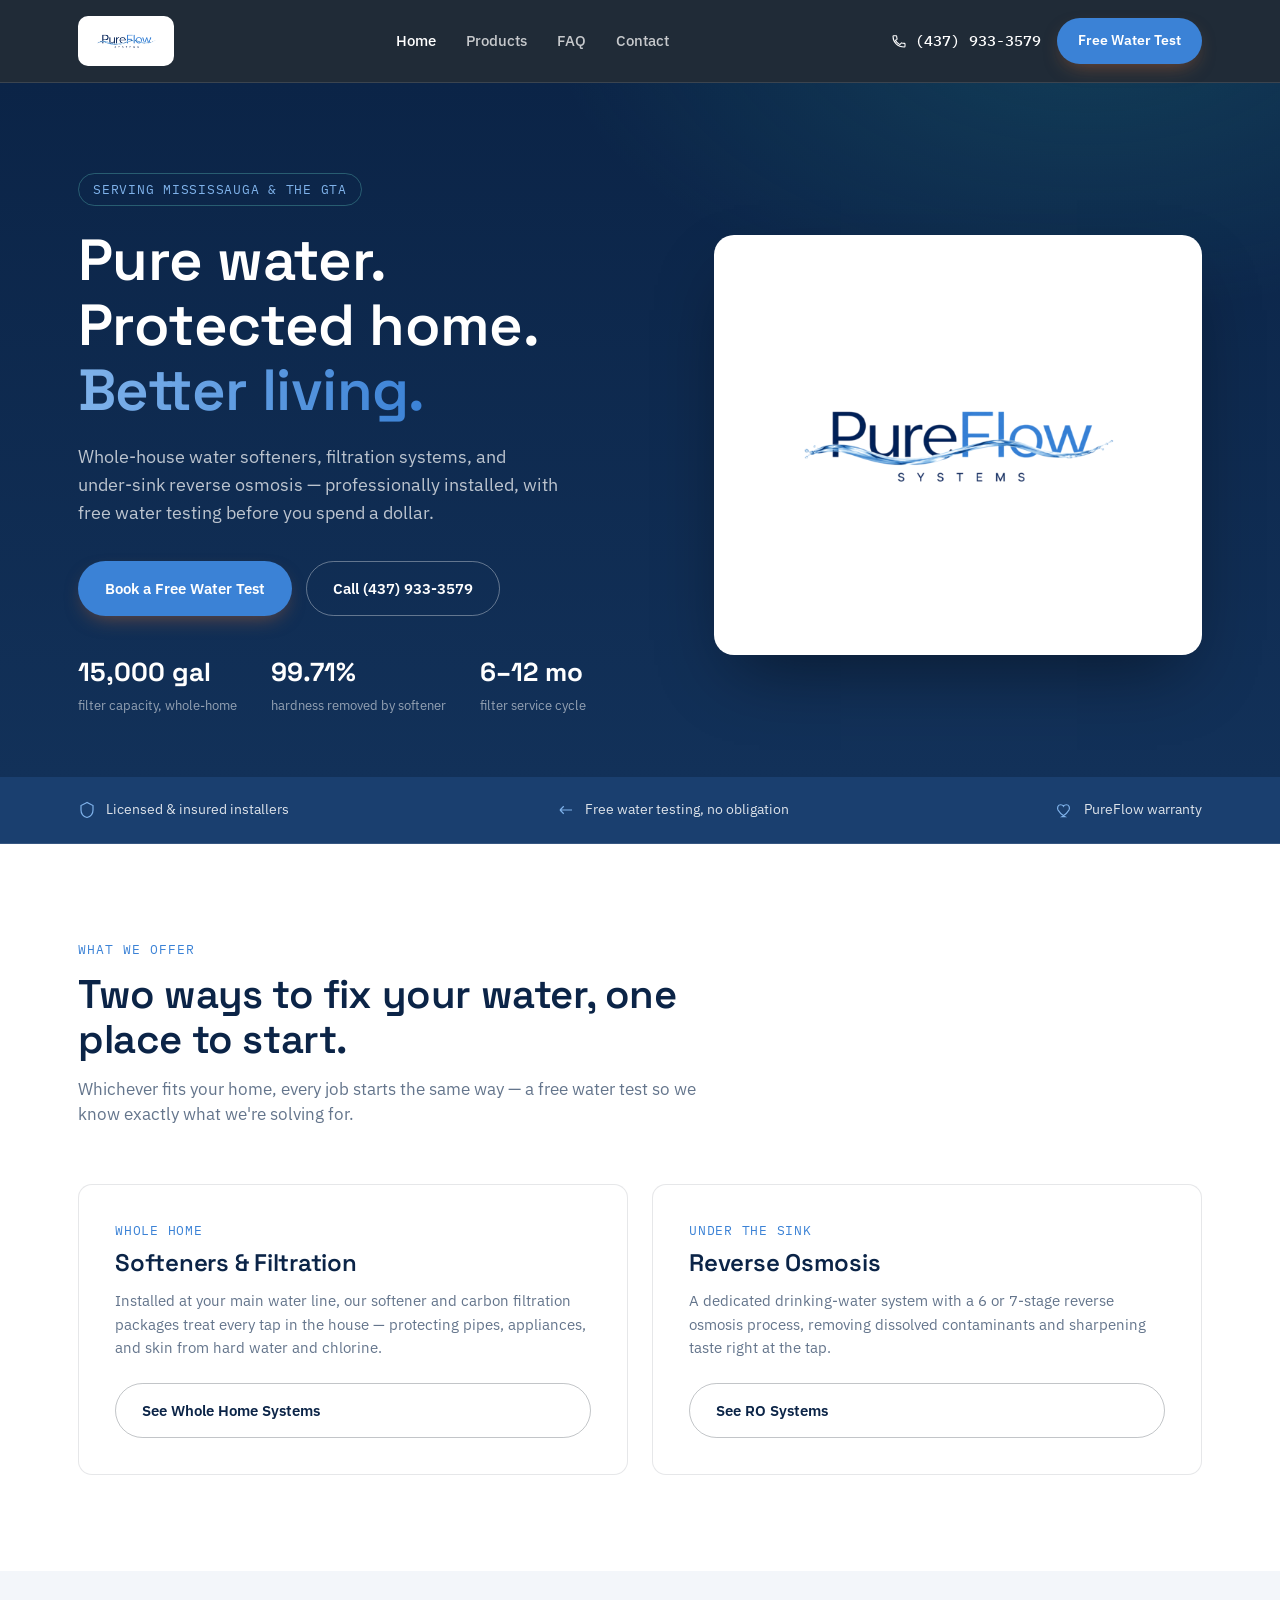
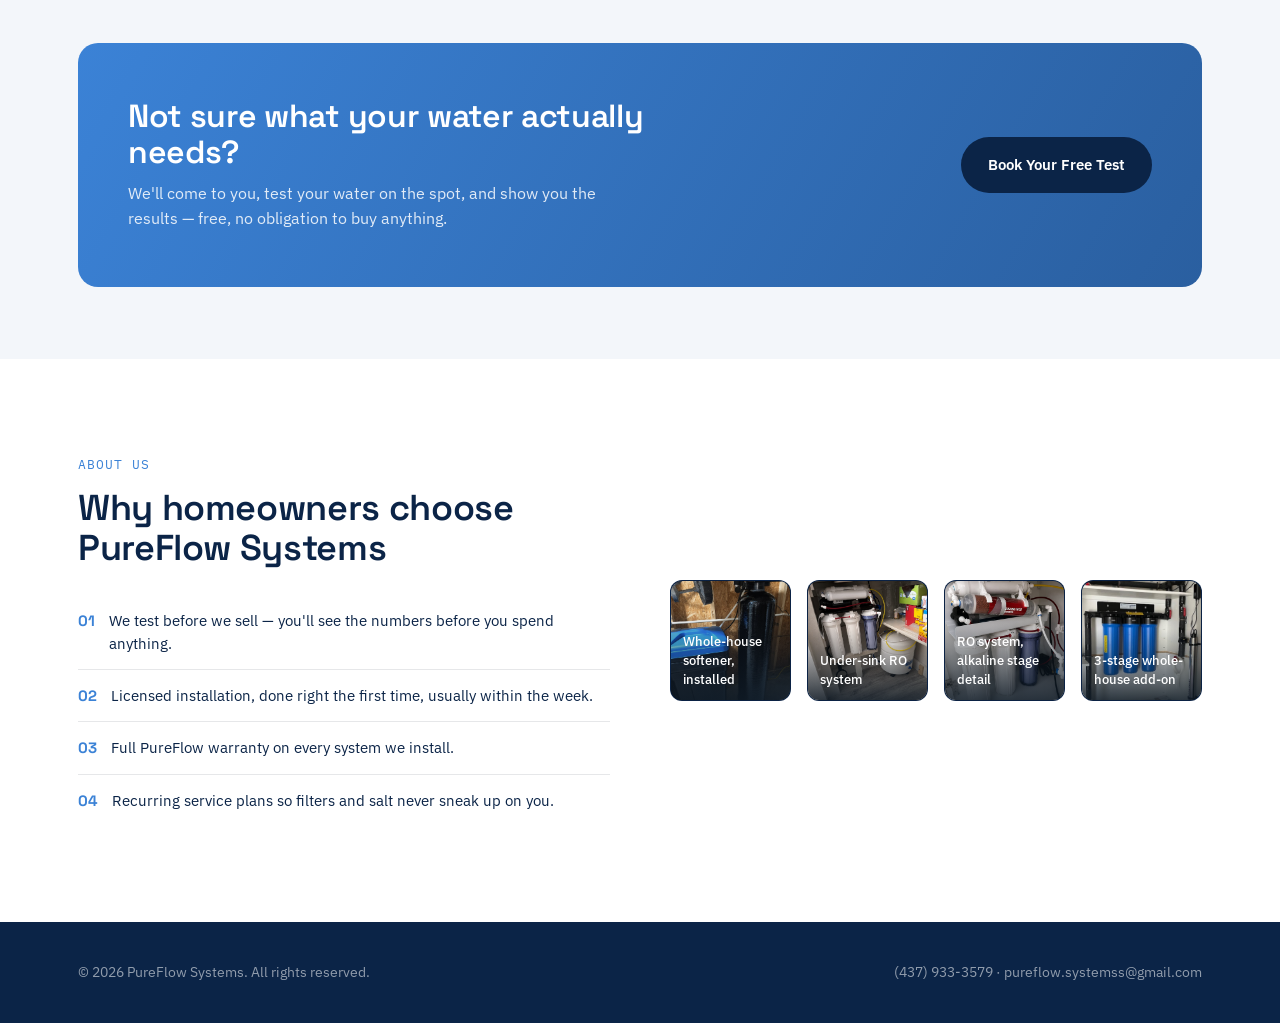
==== commit ee46e4e1: "Add files via upload" ====
--- a/index.html
+++ b/index.html
@@ -83,8 +83,27 @@
   display:flex; align-items:center;
 }
 .logo img{
-  height:38px; width:auto; display:block;
-  background:#fff; padding:6px 12px; border-radius:9px;
+  height:50px; width:auto; display:block;
+  background:#fff; padding:8px 14px; border-radius:10px;
+}
+.hero-logo-card{
+  background:#fff;
+  border-radius:20px;
+  padding:44px 36px;
+  display:flex;
+  align-items:center;
+  justify-content:center;
+  height:100%;
+  box-shadow:0 30px 70px -20px rgba(0,0,0,0.45);
+}
+.hero-logo-img{
+  width:100%;
+  max-width:360px;
+  height:auto;
+}
+@media (max-width:960px){
+  .hero-logo-card{padding:32px 24px;}
+  .hero-logo-img{max-width:280px;}
 }
 .logo .dot{
   width:9px;height:9px;border-radius:50%;
@@ -480,28 +499,9 @@
       </div>
     </div>
     <div class="pipe-art">
-      <svg viewBox="0 0 420 420" fill="none">
-        <defs>
-          <linearGradient id="pipeGrad" x1="0" y1="0" x2="1" y2="1">
-            <stop offset="0%" stop-color="#3B82D6"/>
-            <stop offset="100%" stop-color="#7FB2EA"/>
-          </linearGradient>
-        </defs>
-        <circle cx="210" cy="210" r="190" stroke="rgba(255,255,255,0.06)" stroke-width="1"/>
-        <circle cx="210" cy="210" r="150" stroke="rgba(255,255,255,0.08)" stroke-width="1"/>
-        <rect x="20" y="196" width="380" height="28" rx="14" fill="var(--ink-3)" stroke="rgba(255,255,255,0.15)"/>
-        <rect x="20" y="196" width="380" height="28" rx="14" fill="none" stroke="url(#pipeGrad)" stroke-width="2" opacity="0.6"/>
-        <g font-family="IBM Plex Mono" font-size="11" fill="rgba(255,255,255,0.55)">
-          <line x1="90" y1="196" x2="90" y2="224" stroke="rgba(255,255,255,0.2)"/>
-          <line x1="160" y1="196" x2="160" y2="224" stroke="rgba(255,255,255,0.2)"/>
-          <line x1="230" y1="196" x2="230" y2="224" stroke="rgba(255,255,255,0.2)"/>
-          <line x1="300" y1="196" x2="300" y2="224" stroke="rgba(255,255,255,0.2)"/>
-          <line x1="360" y1="196" x2="360" y2="224" stroke="rgba(255,255,255,0.2)"/>
-        </g>
-        <circle class="drop" cx="45" cy="210" r="9" fill="var(--teal-light)"/>
-        <text x="210" y="270" text-anchor="middle" font-family="Space Grotesk" font-size="15" fill="rgba(255,255,255,0.75)">Point-of-entry filtration</text>
-        <text x="210" y="292" text-anchor="middle" font-family="IBM Plex Mono" font-size="12" fill="rgba(255,255,255,0.4)">softener → carbon → whole home</text>
-      </svg>
+      <div class="hero-logo-card">
+        <img src="[data-uri]" alt="PureFlow Systems logo" class="hero-logo-img">
+      </div>
     </div>
   </div>
 </section>
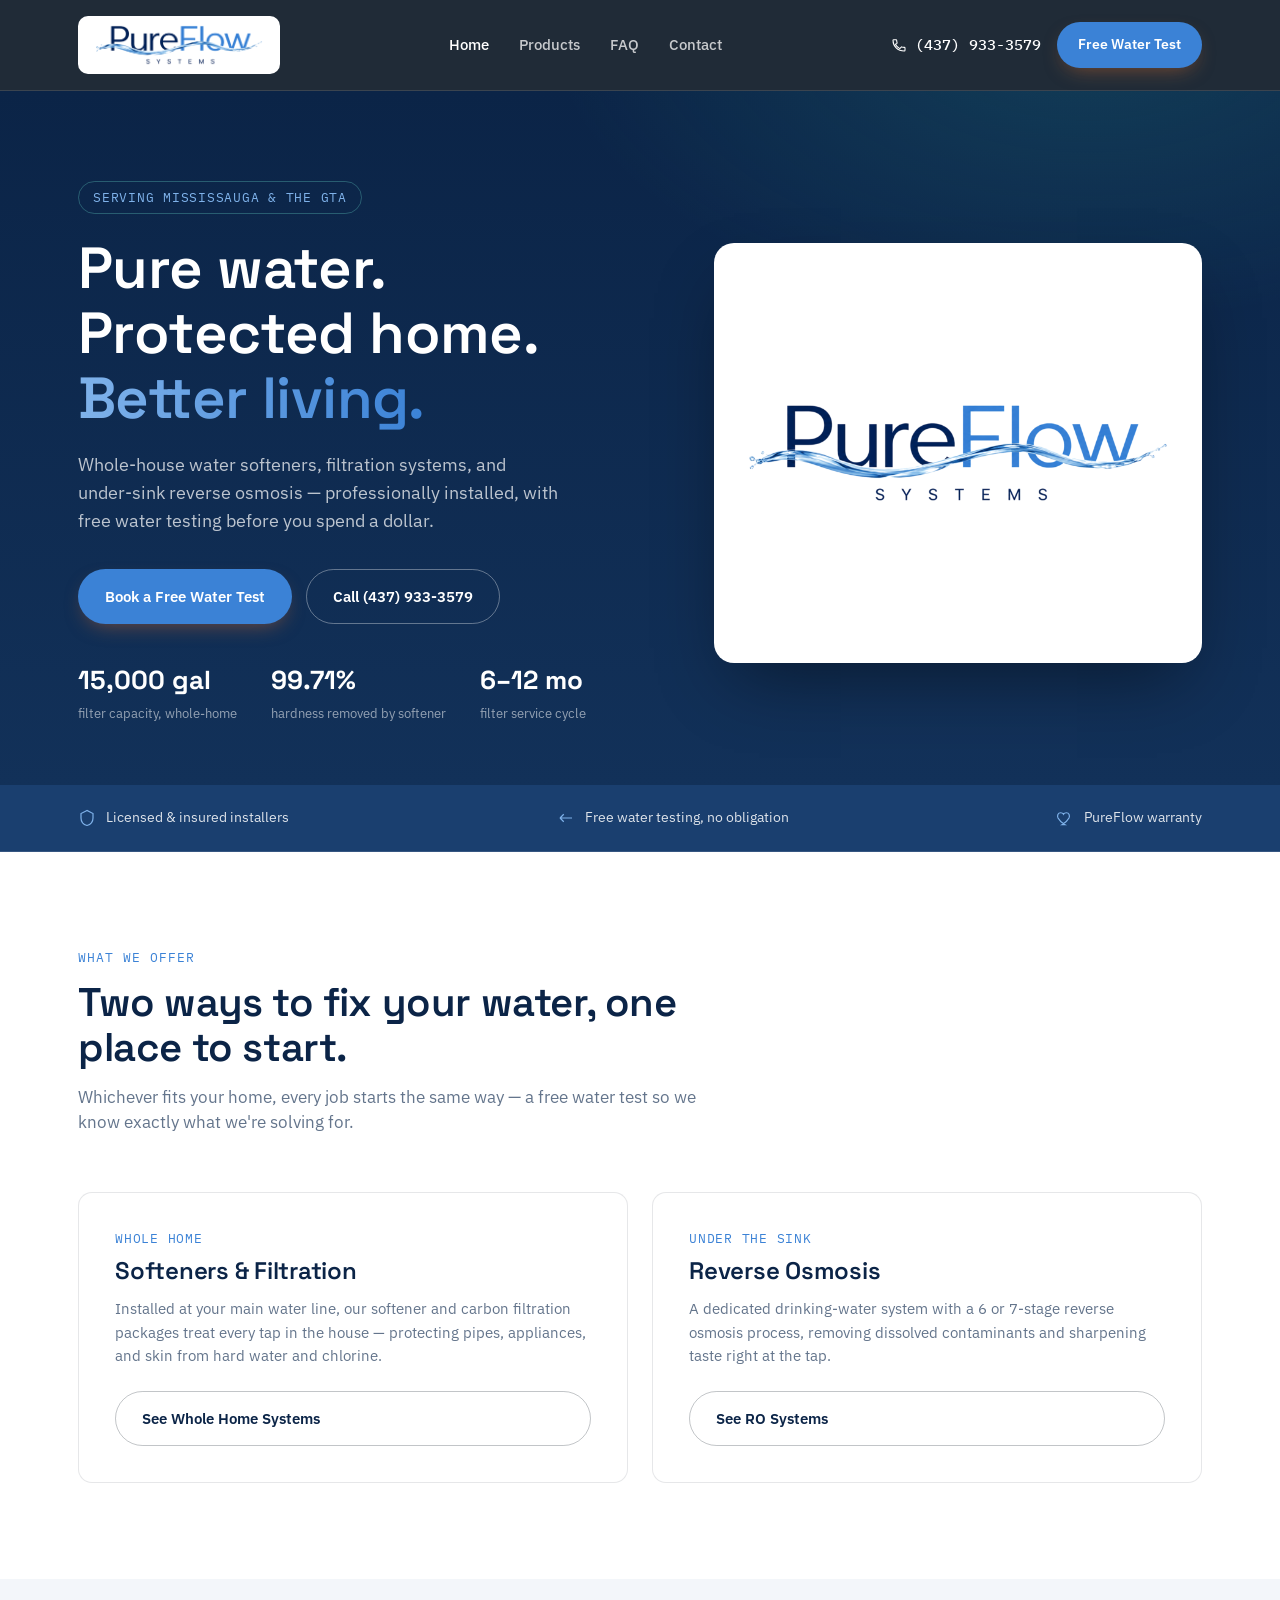
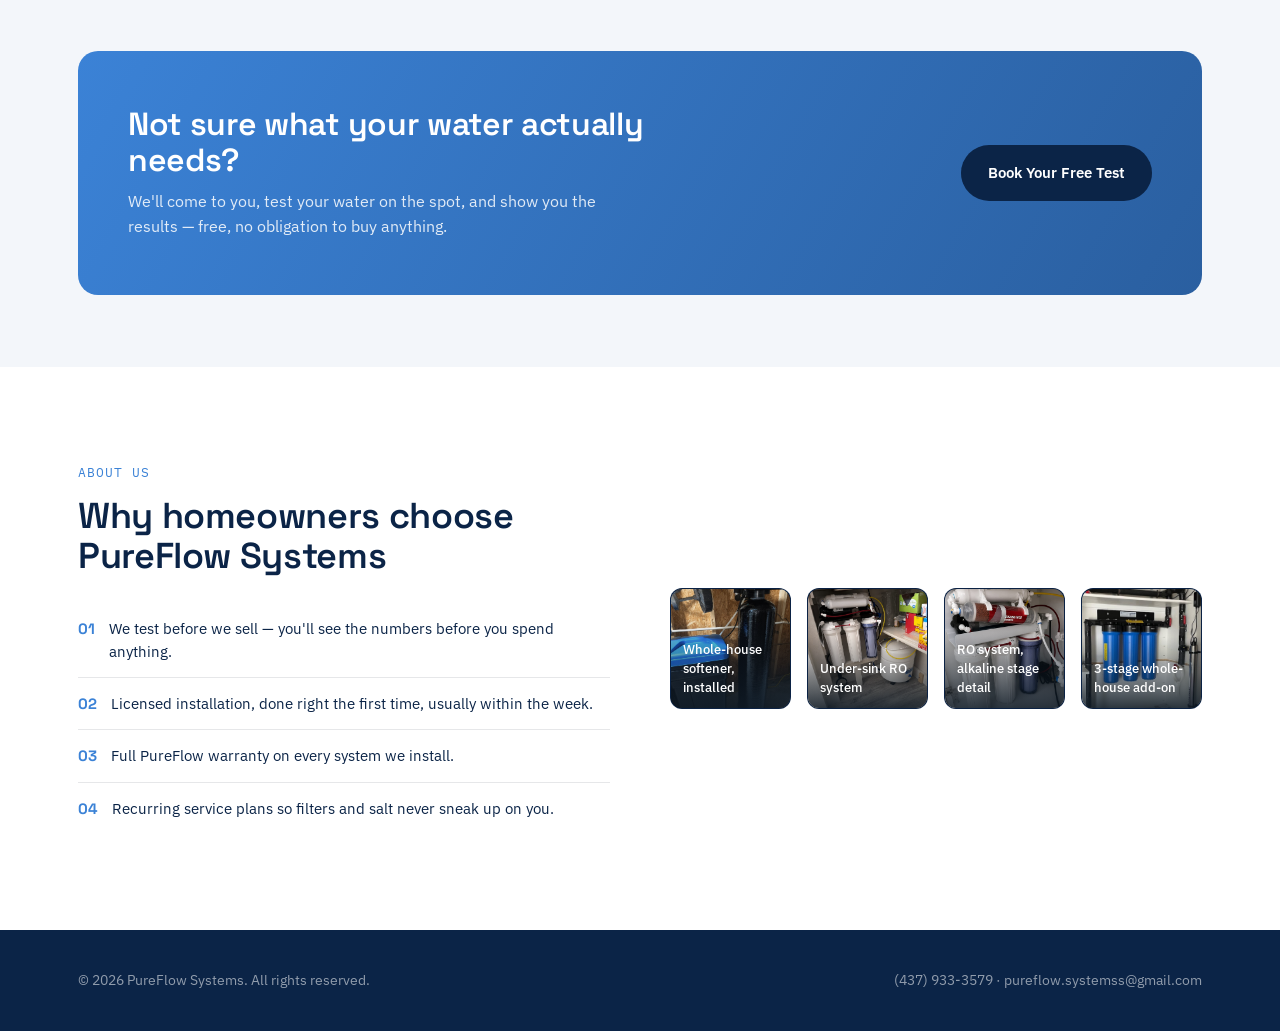
==== commit 8c14cb30: "Add files via upload" ====
--- a/index.html
+++ b/index.html
@@ -83,13 +83,13 @@
   display:flex; align-items:center;
 }
 .logo img{
-  height:50px; width:auto; display:block;
-  background:#fff; padding:8px 14px; border-radius:10px;
+  height:58px; width:auto; display:block;
+  background:#fff; padding:8px 16px; border-radius:10px;
 }
 .hero-logo-card{
   background:#fff;
   border-radius:20px;
-  padding:44px 36px;
+  padding:26px 30px;
   display:flex;
   align-items:center;
   justify-content:center;
@@ -98,12 +98,12 @@
 }
 .hero-logo-img{
   width:100%;
-  max-width:360px;
+  max-width:480px;
   height:auto;
 }
 @media (max-width:960px){
-  .hero-logo-card{padding:32px 24px;}
-  .hero-logo-img{max-width:280px;}
+  .hero-logo-card{padding:20px 24px;}
+  .hero-logo-img{max-width:340px;}
 }
 .logo .dot{
   width:9px;height:9px;border-radius:50%;
@@ -457,7 +457,7 @@
 
 <header>
   <div class="nav">
-    <a href="index.html" class="logo"><img src="[data-uri]" alt="PureFlow Systems"></a>
+    <a href="index.html" class="logo"><img src="[data-uri]" alt="PureFlow Systems"></a>
     <nav class="navlinks">
       <a href="index.html" class="active">Home</a>
       <a href="products.html">Products</a>
@@ -500,7 +500,7 @@
     </div>
     <div class="pipe-art">
       <div class="hero-logo-card">
-        <img src="[data-uri]" alt="PureFlow Systems logo" class="hero-logo-img">
+        <img src="[data-uri]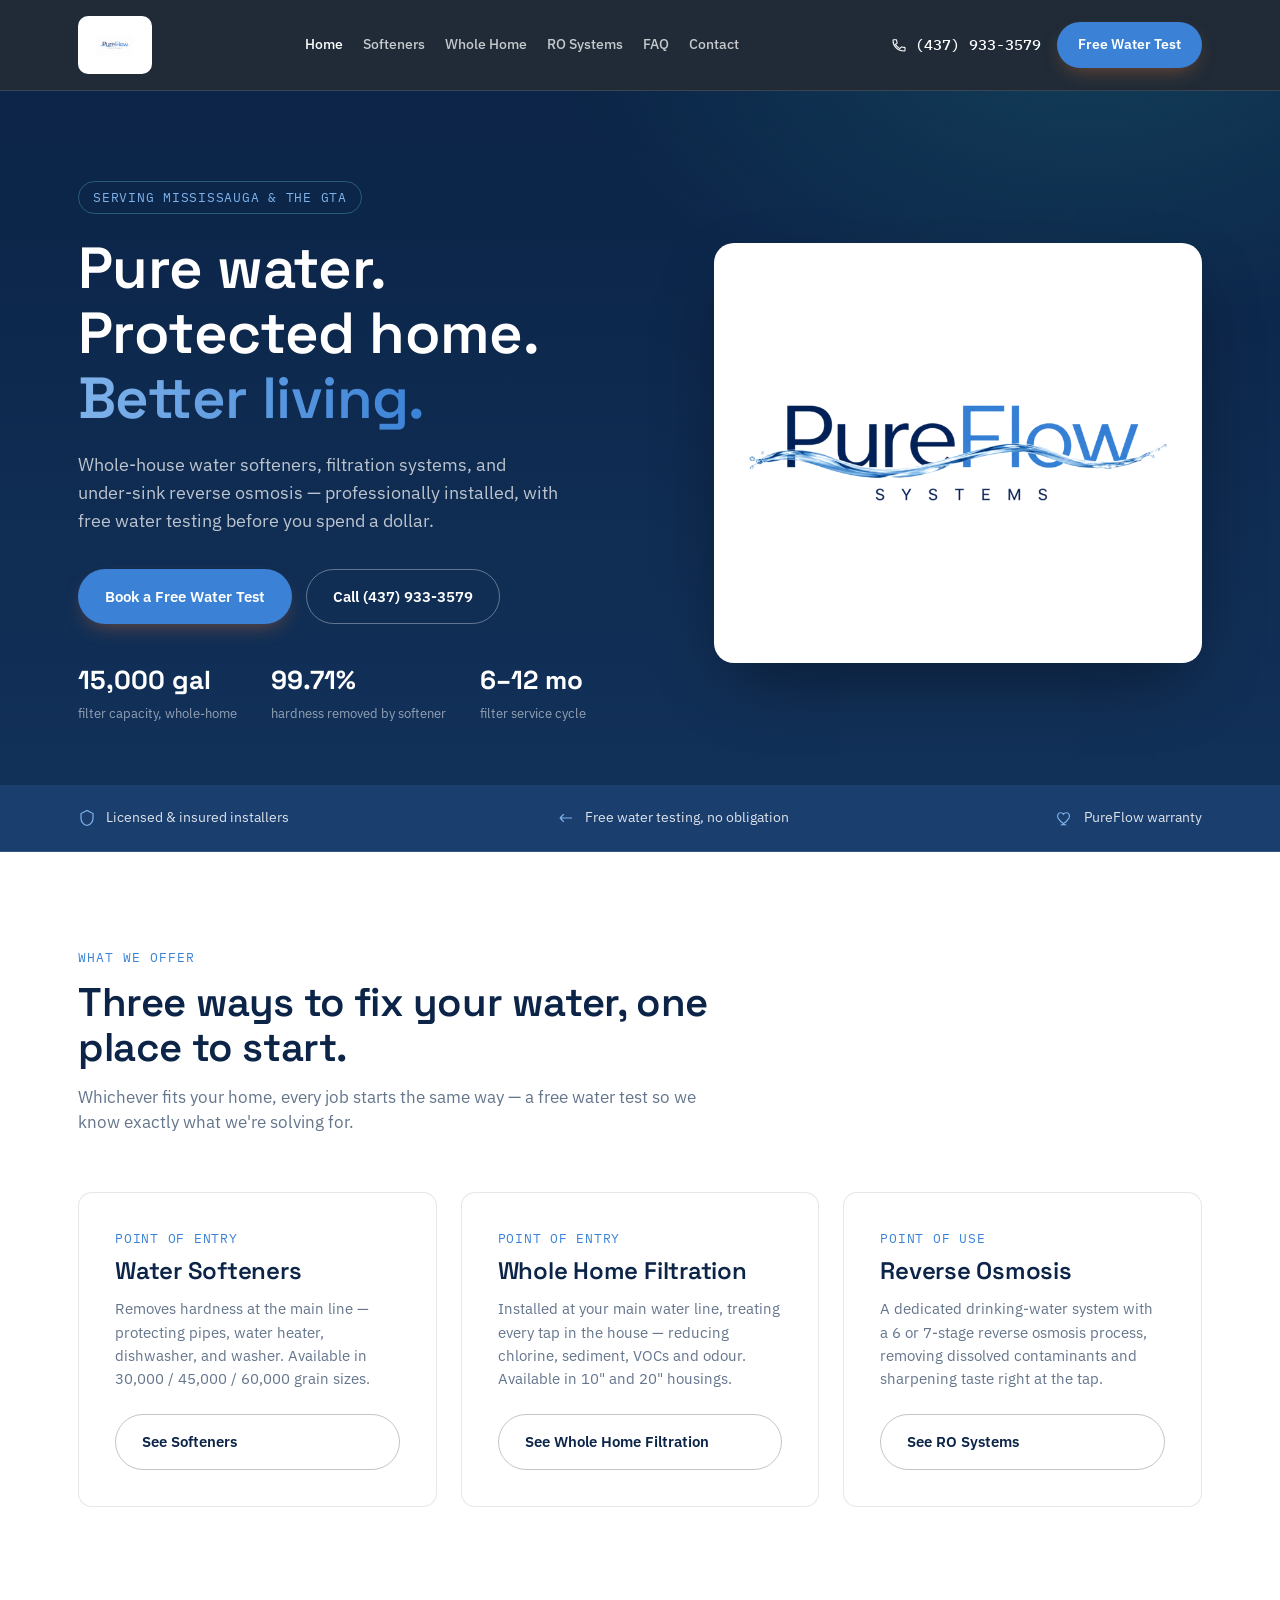
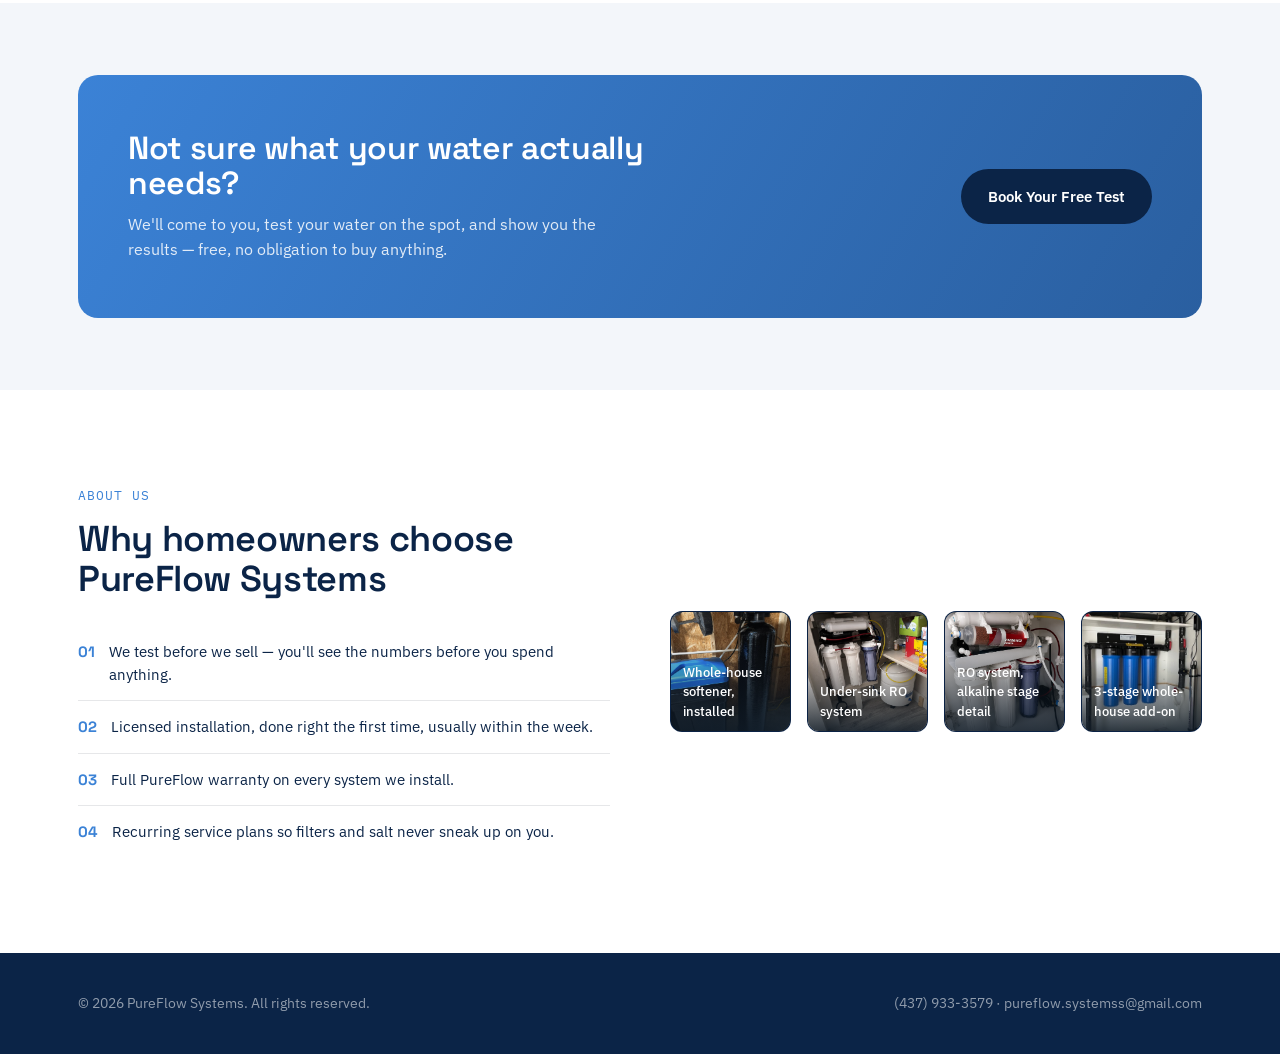
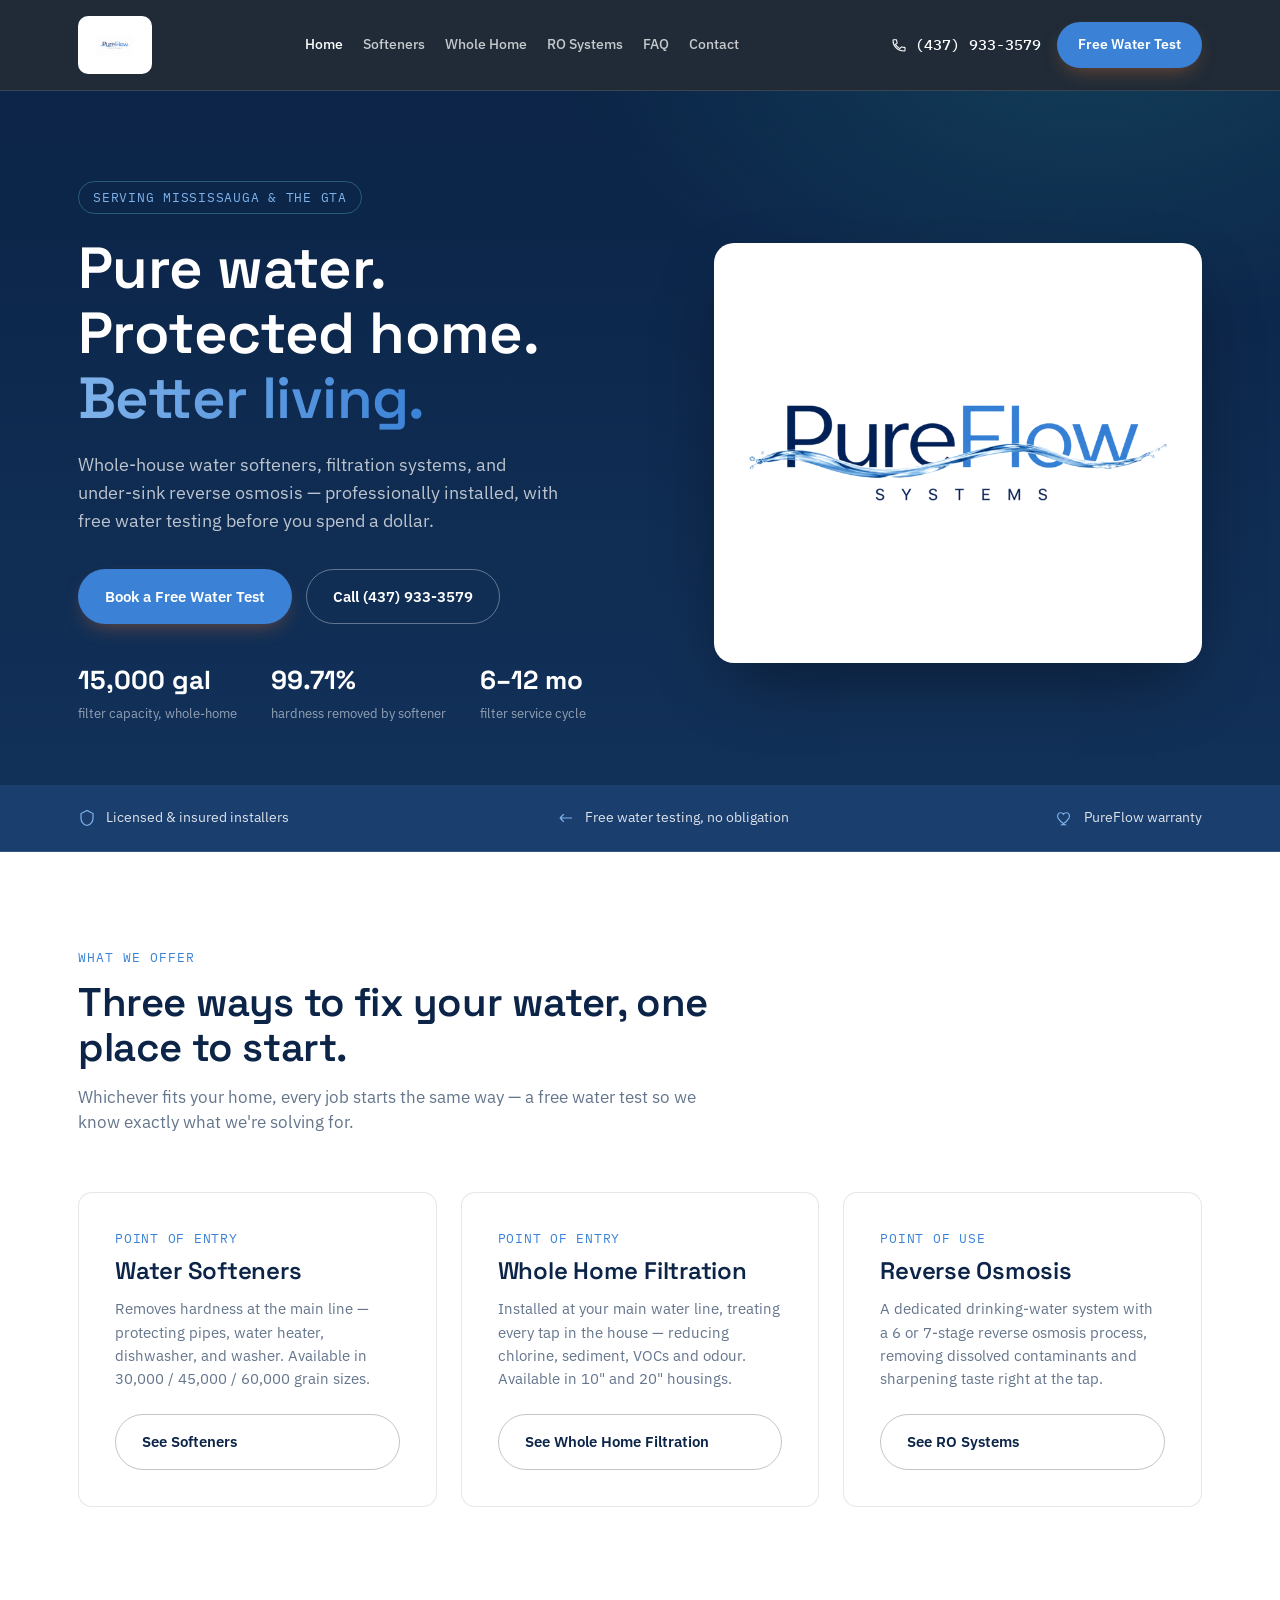
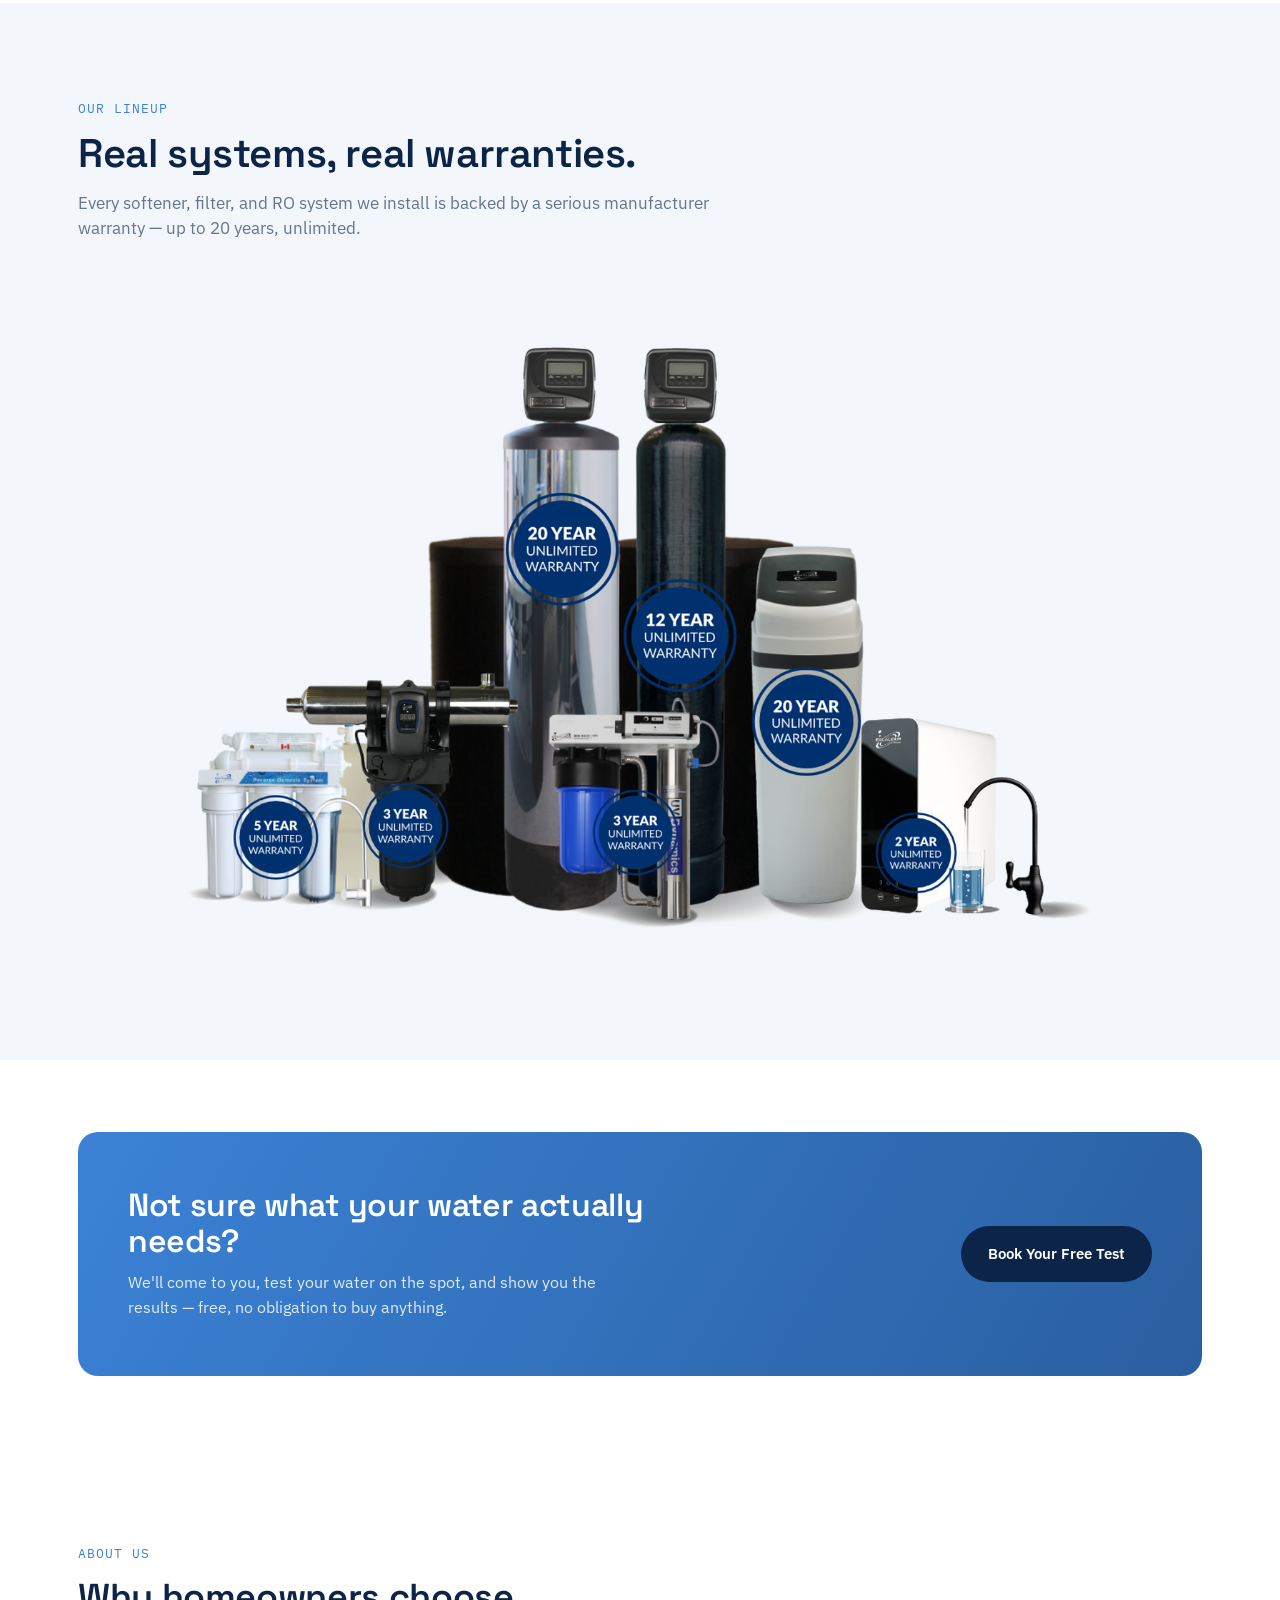
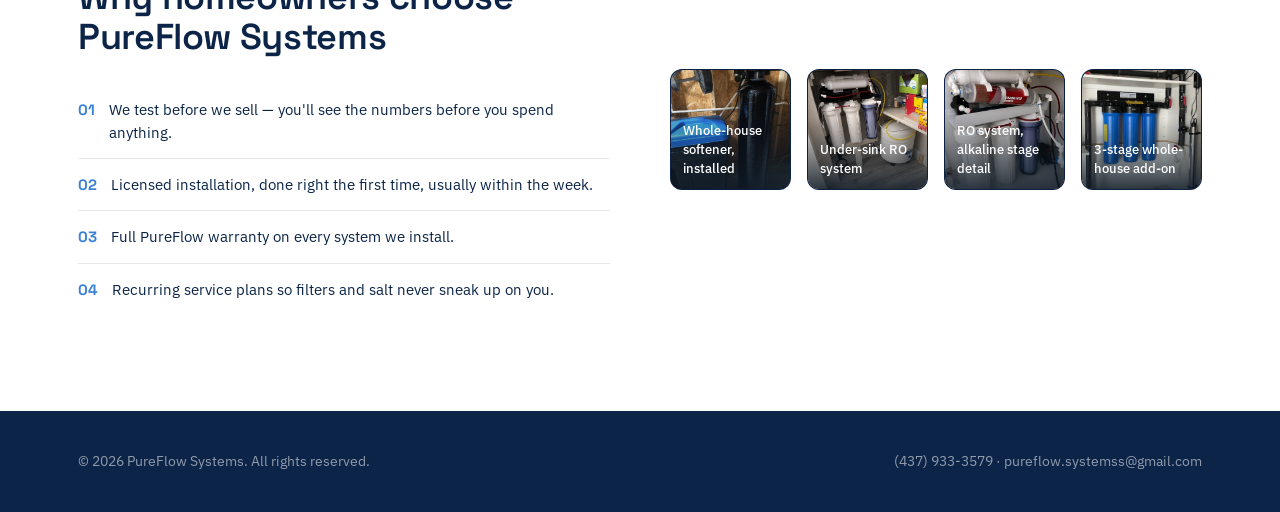
